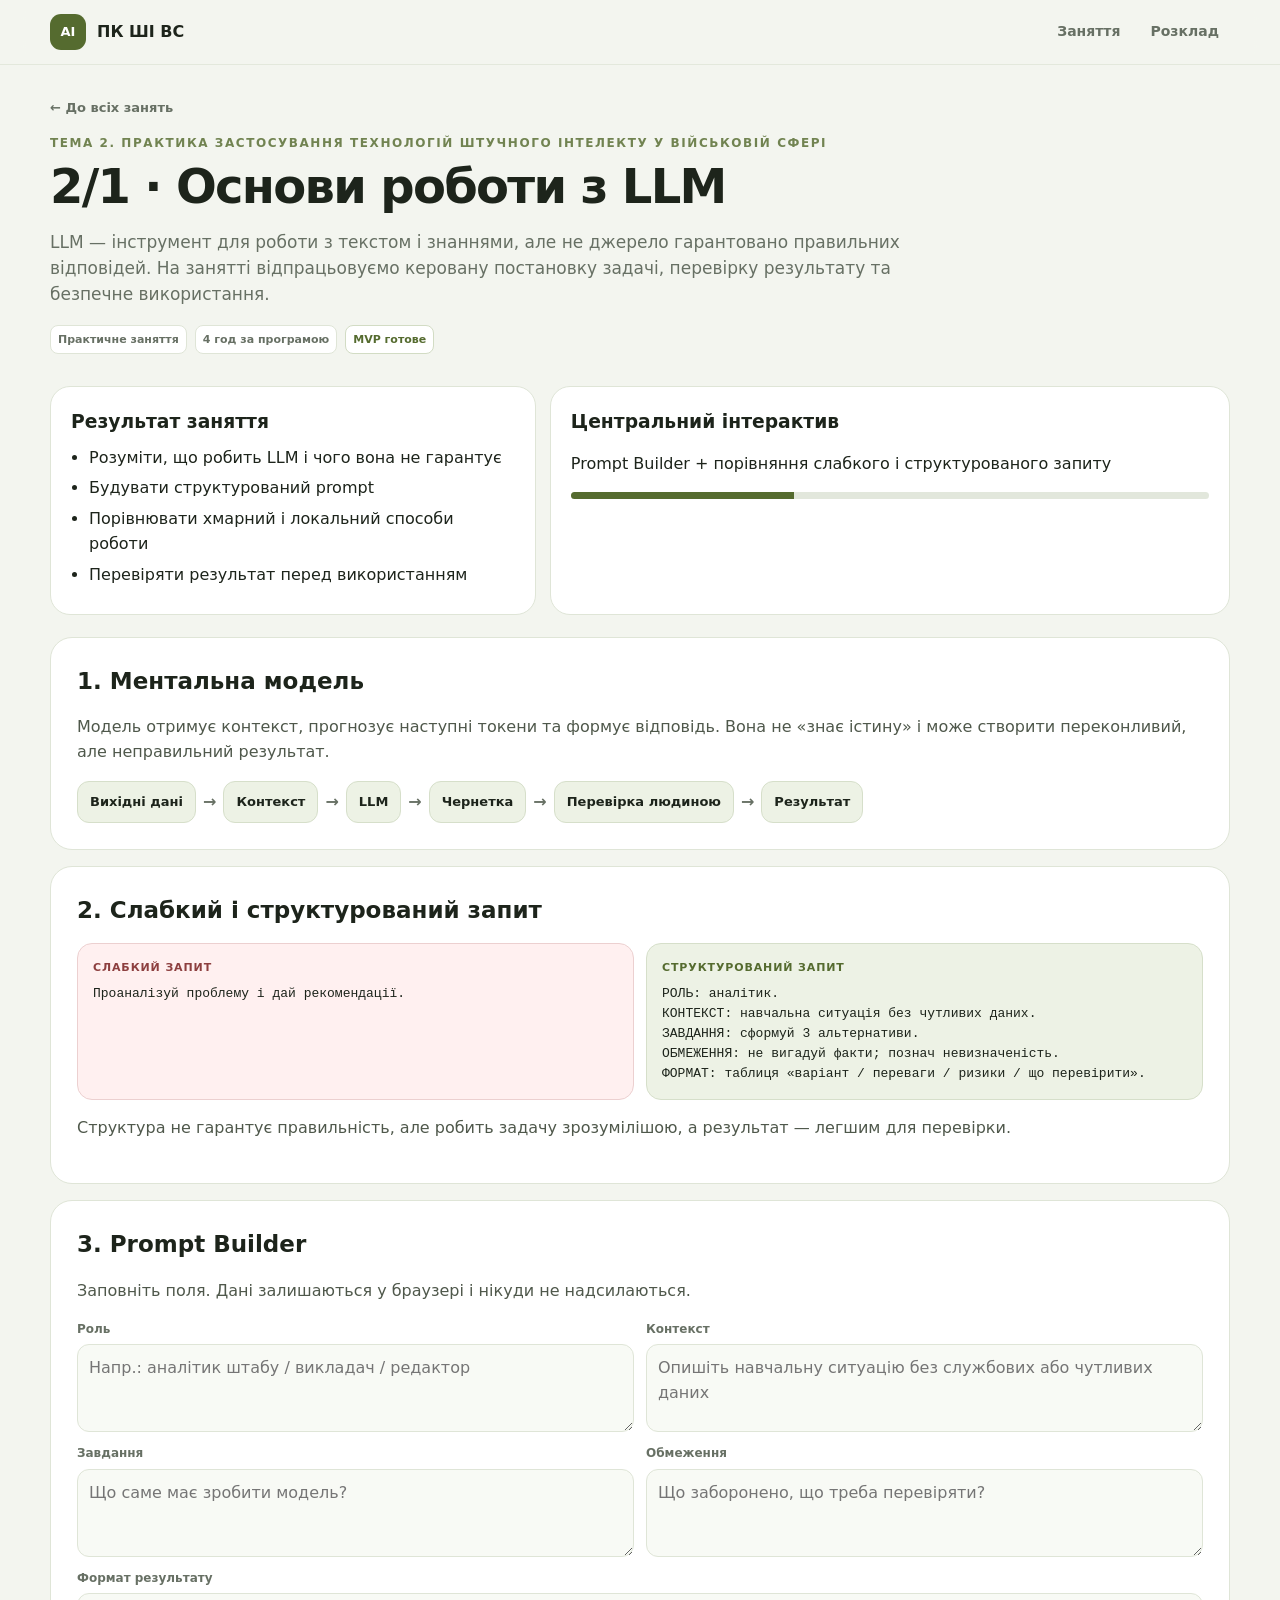
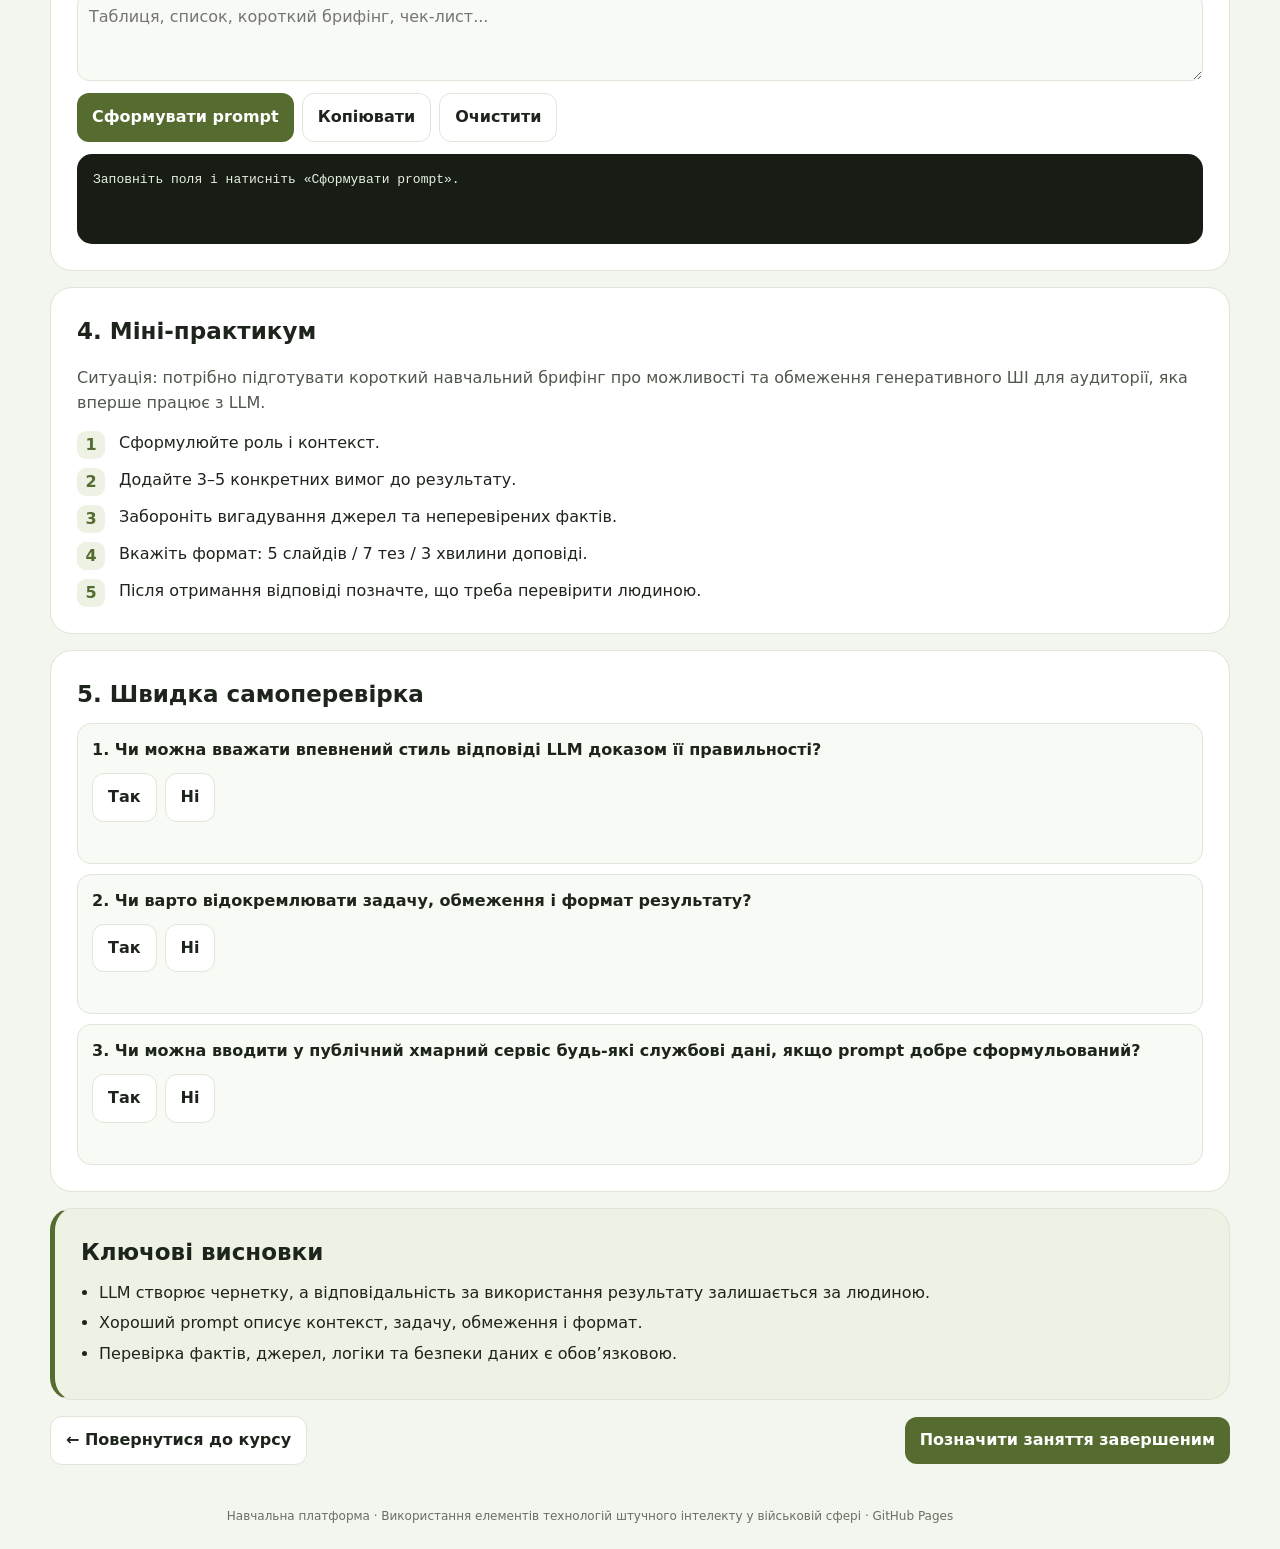
==== lesson.html @ e33a4360 "feat: add reusable lesson page shell" ====
<!doctype html>
<html lang="uk">
<head>
  <meta charset="utf-8">
  <meta name="viewport" content="width=device-width, initial-scale=1">
  <meta name="color-scheme" content="light">
  <meta name="description" content="Інтерактивне заняття курсу з використання елементів технологій ШІ у військовій сфері.">
  <title>Заняття · ШІ у військовій сфері</title>
  <link rel="stylesheet" href="assets/css/site.css">
</head>
<body data-page="lesson">
  <div id="app"></div>
  <noscript>Для інтерактивних елементів платформи потрібно увімкнути JavaScript.</noscript>
  <script src="data/course-data.js"></script>
  <script src="assets/js/app.js"></script>
</body>
</html>
---- assets/css/site.css ----
:root{
  --bg:#f3f5ef;--surface:#fff;--surface-2:#f8faf5;--text:#1d241b;--muted:#677064;
  --line:#dfe5d7;--accent:#556b2f;--accent-2:#6a653a;--accent-soft:#edf2e5;
  --danger:#8d3f3f;--danger-soft:#fff0f0;--info:#315e7c;--info-soft:#edf5fb;
  --shadow:0 14px 34px rgba(45,55,35,.08);--radius:20px;--max:1180px
}
*{box-sizing:border-box}html{scroll-behavior:smooth}body{margin:0;font-family:Inter,ui-sans-serif,system-ui,-apple-system,BlinkMacSystemFont,"Segoe UI",sans-serif;background:var(--bg);color:var(--text);line-height:1.55}
a{color:inherit;text-decoration:none}button,input,textarea{font:inherit}.shell{width:min(var(--max),calc(100% - 30px));margin:0 auto}.topbar{position:sticky;top:0;z-index:20;background:rgba(243,245,239,.9);backdrop-filter:blur(12px);border-bottom:1px solid rgba(223,229,215,.8)}
.nav{height:64px;display:flex;align-items:center;justify-content:space-between;gap:16px}.brand{display:flex;align-items:center;gap:11px;font-weight:900}.brand-mark{width:36px;height:36px;border-radius:11px;background:var(--accent);color:#fff;display:grid;place-items:center;font-size:13px}.nav-links{display:flex;gap:8px;align-items:center}.nav-link{padding:8px 11px;border-radius:10px;color:var(--muted);font-weight:750;font-size:14px}.nav-link:hover{background:var(--surface);color:var(--text)}
.hero{margin:24px 0 18px;padding:clamp(26px,5vw,52px);border-radius:28px;color:#fff;background:radial-gradient(circle at 85% 15%,rgba(255,255,255,.16),transparent 28%),linear-gradient(135deg,#425526,#556b2f 55%,#6a653a);box-shadow:var(--shadow);overflow:hidden;position:relative}.eyebrow{text-transform:uppercase;letter-spacing:.13em;font-size:12px;font-weight:850;opacity:.82}.hero h1{max-width:900px;font-size:clamp(31px,5.5vw,56px);line-height:1.05;letter-spacing:-.035em;margin:13px 0}.hero p{max-width:850px;margin:0;color:rgba(255,255,255,.88);font-size:clamp(15px,2vw,19px)}.chips{display:flex;flex-wrap:wrap;gap:8px;margin-top:24px}.chip{border:1px solid rgba(255,255,255,.24);background:rgba(255,255,255,.1);padding:7px 10px;border-radius:999px;font-size:12px;font-weight:800}
.hero-actions{display:flex;flex-wrap:wrap;gap:10px;margin-top:24px}.btn{border:0;border-radius:12px;padding:11px 15px;font-weight:850;cursor:pointer;display:inline-flex;align-items:center;justify-content:center;gap:8px}.btn.primary{background:#fff;color:#33451d}.btn.secondary{background:rgba(255,255,255,.11);border:1px solid rgba(255,255,255,.26);color:#fff}.btn.olive{background:var(--accent);color:#fff}.btn.ghost{background:var(--surface);border:1px solid var(--line);color:var(--text)}
.stats{display:grid;grid-template-columns:repeat(4,1fr);gap:12px;margin:18px 0 26px}.stat{background:var(--surface);border:1px solid var(--line);border-radius:17px;padding:18px}.stat strong{display:block;font-size:26px;line-height:1}.stat span{display:block;color:var(--muted);font-size:12px;margin-top:6px}
.section{margin:34px 0}.section-head{display:flex;align-items:flex-end;justify-content:space-between;gap:18px;margin-bottom:14px}.section h2{font-size:clamp(23px,3vw,32px);margin:0;letter-spacing:-.025em}.section-lead{color:var(--muted);max-width:760px;margin:5px 0 0}.topic{background:var(--surface);border:1px solid var(--line);border-radius:22px;overflow:hidden;margin-bottom:17px}.topic-head{padding:20px 22px;border-bottom:1px solid var(--line);display:flex;align-items:flex-start;justify-content:space-between;gap:16px;background:linear-gradient(180deg,#fff,#fbfcf9)}.topic-head h3{margin:0;font-size:19px}.topic-head p{margin:5px 0 0;color:var(--muted);font-size:13px}.hours{flex:0 0 auto;border:1px solid var(--line);background:var(--surface-2);padding:6px 9px;border-radius:999px;font-size:12px;font-weight:850;color:var(--muted)}
.lesson-grid{display:grid;grid-template-columns:repeat(3,1fr);gap:12px;padding:15px}.lesson-card{border:1px solid var(--line);background:var(--surface-2);border-radius:16px;padding:16px;min-height:190px;display:flex;flex-direction:column;transition:.18s ease}.lesson-card:hover{transform:translateY(-2px);box-shadow:0 8px 20px rgba(45,55,35,.06);border-color:#ccd5c0}.lesson-meta{display:flex;gap:6px;flex-wrap:wrap;margin-bottom:10px}.tag{display:inline-flex;padding:5px 7px;border-radius:8px;background:#fff;border:1px solid var(--line);font-size:10px;font-weight:850;color:var(--muted)}.tag.ready{background:var(--accent-soft);border-color:#d2dcc4;color:var(--accent)}.lesson-card h4{margin:0;font-size:16px;line-height:1.3}.lesson-card p{color:var(--muted);font-size:12.5px;margin:9px 0 12px}.lesson-bottom{margin-top:auto;display:flex;justify-content:space-between;align-items:center;gap:8px}.open-label{font-size:12px;font-weight:850;color:var(--accent)}.progress-dot{width:9px;height:9px;border-radius:50%;border:2px solid #bcc6b2}.progress-dot.done{background:var(--accent);border-color:var(--accent)}
.notice{border:1px solid #d6dfca;background:var(--accent-soft);border-radius:16px;padding:15px 17px}.notice strong{display:block;margin-bottom:3px}.notice p{margin:0;color:#4d5942;font-size:13px}.footer{margin:42px 0 24px;color:var(--muted);font-size:12px;text-align:center}
.lesson-hero{padding:30px 0 10px}.back{display:inline-flex;gap:8px;align-items:center;color:var(--muted);font-weight:800;font-size:13px;margin-bottom:16px}.lesson-title{font-size:clamp(30px,5vw,48px);line-height:1.06;margin:8px 0 10px;letter-spacing:-.035em}.lesson-lead{color:var(--muted);font-size:17px;max-width:900px}.lesson-info{display:flex;flex-wrap:wrap;gap:8px;margin-top:15px}.lesson-info .tag{font-size:11px;background:var(--surface)}
.outcomes{display:grid;grid-template-columns:1fr 1.4fr;gap:14px;margin:22px 0}.panel{background:var(--surface);border:1px solid var(--line);border-radius:20px;padding:20px}.panel h3{margin:0 0 10px}.outcome-list{margin:0;padding-left:18px}.outcome-list li{margin:6px 0}.lesson-content{display:grid;gap:16px}.content-block{background:var(--surface);border:1px solid var(--line);border-radius:22px;padding:clamp(18px,3vw,26px)}.content-block h2{margin:0 0 10px;font-size:23px}.content-block p{color:#4f584b}.flow{display:flex;align-items:center;gap:7px;flex-wrap:wrap;margin-top:16px}.flow-item{padding:10px 12px;border-radius:12px;background:var(--accent-soft);border:1px solid #d6dfca;font-weight:800;font-size:13px}.flow-arrow{color:var(--muted);font-weight:900}
.compare{display:grid;grid-template-columns:1fr 1fr;gap:12px;margin-top:14px}.example{border-radius:15px;padding:15px;white-space:pre-wrap;font-family:ui-monospace,SFMono-Regular,Menlo,monospace;font-size:13px}.example.bad{background:var(--danger-soft);border:1px solid #ecd0d0}.example.good{background:var(--accent-soft);border:1px solid #d6dfca}.example-label{font-family:Inter,ui-sans-serif,system-ui;font-size:11px;font-weight:900;text-transform:uppercase;letter-spacing:.08em;margin-bottom:8px}.example.bad .example-label{color:var(--danger)}.example.good .example-label{color:var(--accent)}
.builder-grid{display:grid;grid-template-columns:1fr 1fr;gap:12px}.field{display:flex;flex-direction:column;gap:6px}.field.full{grid-column:1/-1}.field label{font-size:12px;font-weight:850;color:var(--muted)}.field textarea{min-height:88px;resize:vertical;border:1px solid var(--line);border-radius:12px;padding:11px;background:var(--surface-2);color:var(--text);outline:none}.field textarea:focus{border-color:#aebd9e;box-shadow:0 0 0 3px rgba(85,107,47,.09)}.builder-actions{display:flex;flex-wrap:wrap;gap:8px;margin-top:12px}.output{margin-top:12px;background:#171c15;color:#e7eee1;border-radius:15px;padding:16px;white-space:pre-wrap;font-family:ui-monospace,SFMono-Regular,Menlo,monospace;font-size:13px;min-height:90px}.step-list{counter-reset:steps;list-style:none;padding:0;margin:14px 0 0;display:grid;gap:9px}.step-list li{counter-increment:steps;display:grid;grid-template-columns:32px 1fr;gap:10px;align-items:start}.step-list li:before{content:counter(steps);width:28px;height:28px;border-radius:9px;display:grid;place-items:center;background:var(--accent-soft);color:var(--accent);font-weight:900}
.quiz{display:grid;gap:10px}.quiz-item{border:1px solid var(--line);border-radius:14px;padding:14px;background:var(--surface-2)}.quiz-q{font-weight:800;margin-bottom:10px}.quiz-actions{display:flex;gap:8px}.quiz-result{font-size:12px;margin-top:9px;color:var(--muted);min-height:18px}.takeaways{border-left:5px solid var(--accent);background:var(--accent-soft)}.takeaways ul{margin:8px 0 0;padding-left:18px}.takeaways li{margin:6px 0}
.progressbar{height:7px;background:#e2e7dc;border-radius:99px;overflow:hidden}.progressbar span{display:block;height:100%;background:var(--accent);width:0;transition:.25s}.complete-row{display:flex;align-items:center;justify-content:space-between;gap:12px;margin-top:16px}
.placeholder{border:1px dashed #c7d0bd;background:var(--surface-2);border-radius:18px;padding:26px;text-align:center;color:var(--muted)}.placeholder strong{color:var(--text);display:block;margin-bottom:5px}
@media(max-width:900px){.stats{grid-template-columns:repeat(2,1fr)}.lesson-grid{grid-template-columns:repeat(2,1fr)}.outcomes{grid-template-columns:1fr}.compare{grid-template-columns:1fr}}
@media(max-width:620px){.shell{width:min(100% - 18px,var(--max))}.nav-links .hide-mobile{display:none}.hero{margin-top:10px;border-radius:22px}.stats{grid-template-columns:1fr 1fr}.lesson-grid{grid-template-columns:1fr}.topic-head{align-items:flex-start}.builder-grid{grid-template-columns:1fr}.field.full{grid-column:auto}.compare{grid-template-columns:1fr}.complete-row{align-items:stretch;flex-direction:column}.btn{width:100%}}
@media print{.topbar,.hero-actions,.builder-actions,.quiz-actions,.complete-row{display:none!important}body{background:#fff}.hero{background:#fff;color:#111;border:1px solid #aaa;box-shadow:none}.hero p{color:#333}.content-block,.panel,.topic{box-shadow:none;break-inside:avoid}.shell{width:100%}}
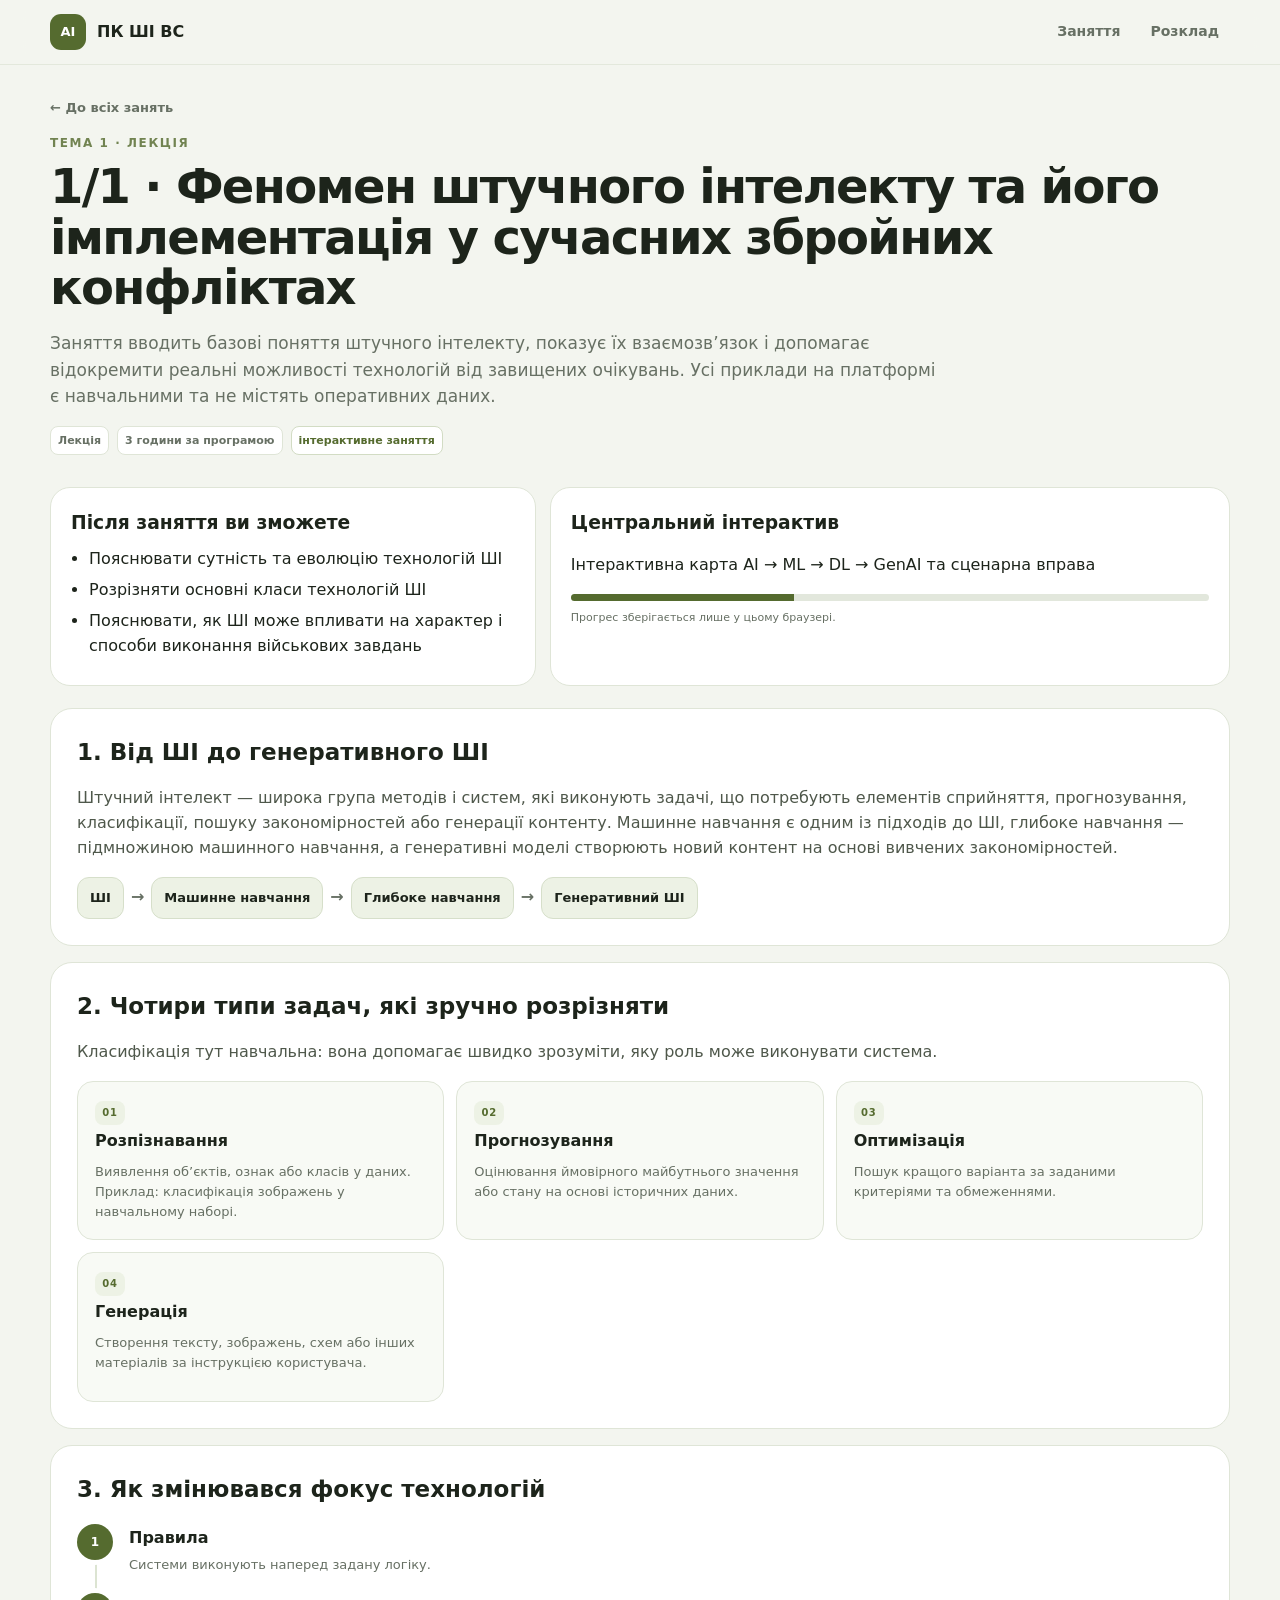
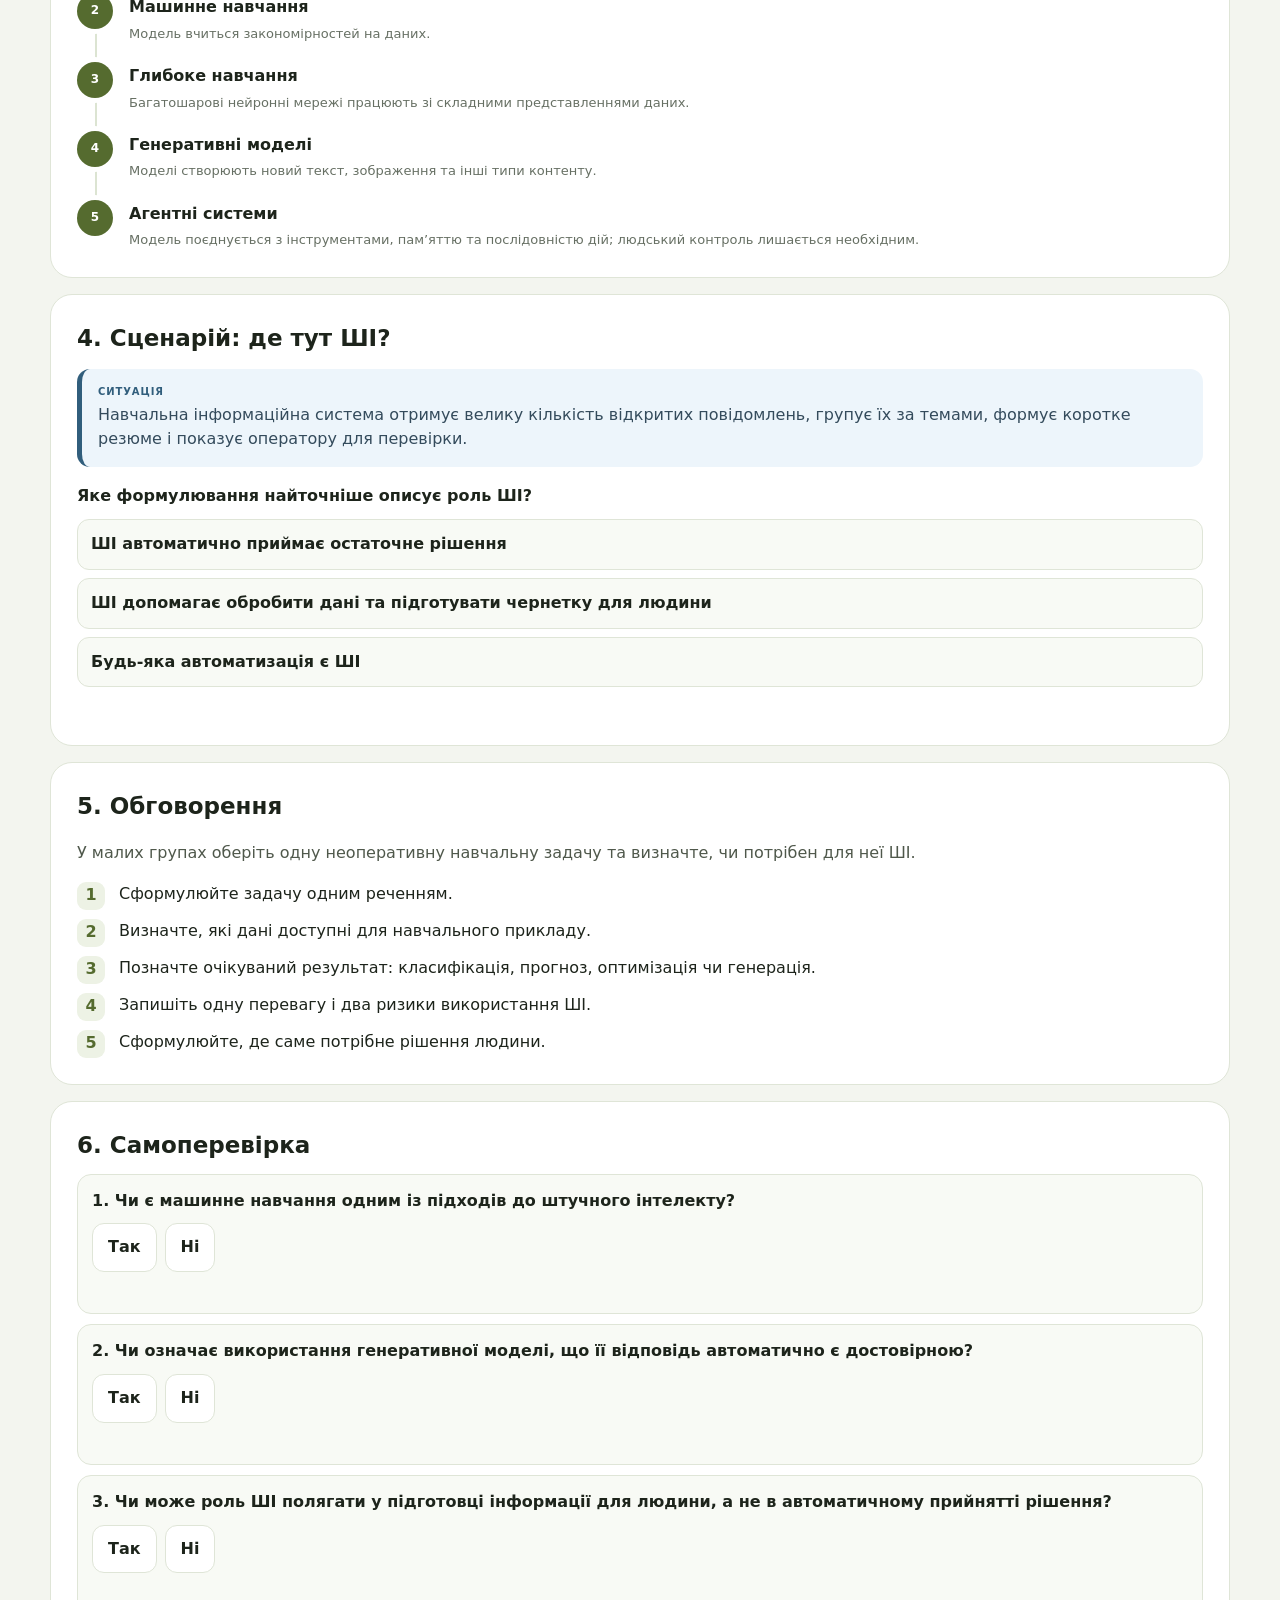
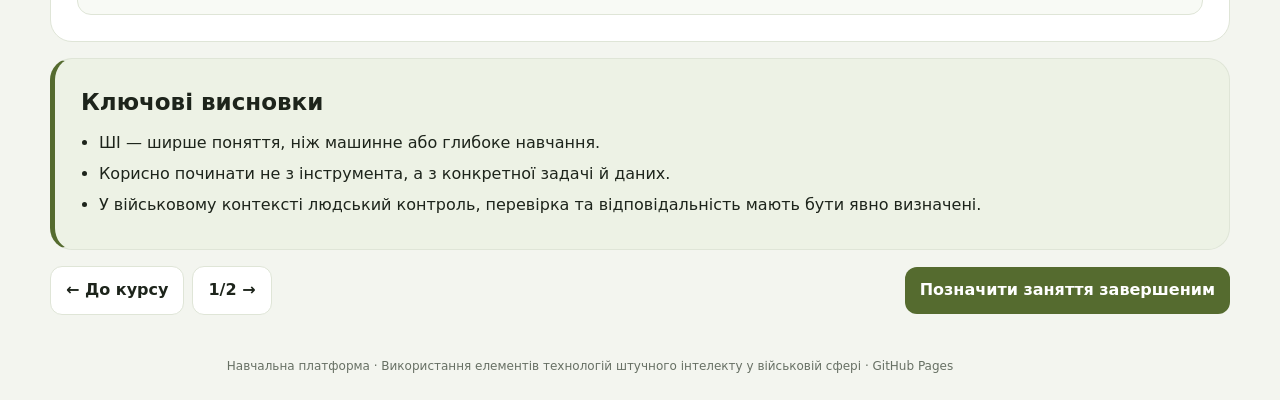
==== commit 7265456d: "feat: load complete lesson content bundles" ====
--- a/lesson.html
+++ b/lesson.html
@@ -12,6 +12,8 @@
   <div id="app"></div>
   <noscript>Для інтерактивних елементів платформи потрібно увімкнути JavaScript.</noscript>
   <script src="data/course-data.js"></script>
+  <script src="data/lessons-topic1.js"></script>
+  <script src="data/lessons-topic2.js"></script>
   <script src="assets/js/app.js"></script>
 </body>
 </html>
--- a/assets/css/site.css
+++ b/assets/css/site.css
@@ -22,4 +22,33 @@
 .placeholder{border:1px dashed #c7d0bd;background:var(--surface-2);border-radius:18px;padding:26px;text-align:center;color:var(--muted)}.placeholder strong{color:var(--text);display:block;margin-bottom:5px}
 @media(max-width:900px){.stats{grid-template-columns:repeat(2,1fr)}.lesson-grid{grid-template-columns:repeat(2,1fr)}.outcomes{grid-template-columns:1fr}.compare{grid-template-columns:1fr}}
 @media(max-width:620px){.shell{width:min(100% - 18px,var(--max))}.nav-links .hide-mobile{display:none}.hero{margin-top:10px;border-radius:22px}.stats{grid-template-columns:1fr 1fr}.lesson-grid{grid-template-columns:1fr}.topic-head{align-items:flex-start}.builder-grid{grid-template-columns:1fr}.field.full{grid-column:auto}.compare{grid-template-columns:1fr}.complete-row{align-items:stretch;flex-direction:column}.btn{width:100%}}
-@media print{.topbar,.hero-actions,.builder-actions,.quiz-actions,.complete-row{display:none!important}body{background:#fff}.hero{background:#fff;color:#111;border:1px solid #aaa;box-shadow:none}.hero p{color:#333}.content-block,.panel,.topic{box-shadow:none;break-inside:avoid}.shell{width:100%}}+@media print{.topbar,.hero-actions,.builder-actions,.quiz-actions,.complete-row{display:none!important}body{background:#fff}.hero{background:#fff;color:#111;border:1px solid #aaa;box-shadow:none}.hero p{color:#333}.content-block,.panel,.topic{box-shadow:none;break-inside:avoid}.shell{width:100%}}
+
+/* Extended interactive learning components */
+.info-cards{display:grid;grid-template-columns:repeat(3,1fr);gap:12px;margin-top:16px}
+.info-card{position:relative;border:1px solid var(--line);background:var(--surface-2);border-radius:16px;padding:17px;min-height:150px}
+.info-card h3{margin:4px 0 8px;font-size:16px}.info-card p{margin:0;color:var(--muted);font-size:13px}
+.info-num{display:inline-flex;align-items:center;justify-content:center;min-width:30px;height:24px;padding:0 7px;border-radius:8px;background:var(--accent-soft);color:var(--accent);font-size:10px;font-weight:900;letter-spacing:.08em}
+.timeline{position:relative;display:grid;gap:0;margin-top:16px}.timeline:before{content:"";position:absolute;left:18px;top:18px;bottom:18px;width:2px;background:#dce4d2}
+.timeline-item{position:relative;display:grid;grid-template-columns:38px 1fr;gap:14px;padding:0 0 18px}
+.timeline-item:last-child{padding-bottom:0}.timeline-dot{z-index:1;width:36px;height:36px;border-radius:50%;display:grid;place-items:center;background:var(--accent);color:#fff;font-size:12px;font-weight:900;box-shadow:0 0 0 5px var(--surface)}
+.timeline-item h3{margin:2px 0 4px;font-size:16px}.timeline-item p{margin:0;color:var(--muted);font-size:13px}
+.table-wrap{overflow:auto;margin-top:14px;border:1px solid var(--line);border-radius:15px}.learning-table{width:100%;border-collapse:collapse;min-width:620px;background:#fff}
+.learning-table th,.learning-table td{padding:12px 13px;text-align:left;vertical-align:top;border-bottom:1px solid var(--line);font-size:13px}
+.learning-table th{background:var(--accent-soft);color:#46533d;font-size:11px;text-transform:uppercase;letter-spacing:.05em}.learning-table tr:last-child td{border-bottom:0}
+.scenario-box{border-left:5px solid var(--info);background:var(--info-soft);padding:15px 16px;border-radius:13px;margin:13px 0}.scenario-box p{margin:3px 0 0;color:#344b5c}
+.scenario-label{font-size:10px;font-weight:900;text-transform:uppercase;letter-spacing:.09em;color:var(--info)}.scenario-question{font-size:16px;margin:17px 0 10px}
+.choice-grid{display:grid;gap:8px}.choice-btn{text-align:left;border:1px solid var(--line);background:var(--surface-2);color:var(--text);border-radius:12px;padding:12px 13px;font-weight:750;cursor:pointer;transition:.15s}
+.choice-btn:hover{border-color:#b9c6ad;transform:translateY(-1px)}.choice-btn.correct{background:var(--accent-soft);border-color:#b8c9a6}.choice-btn.wrong{background:var(--danger-soft);border-color:#e5c7c7}
+.scenario-feedback{margin-top:10px;min-height:22px;font-size:13px;font-weight:750}.scenario-feedback.ok{color:var(--accent)}.scenario-feedback.warn{color:var(--danger)}
+.radar{display:grid;gap:12px;margin-top:16px}.radar-center{justify-self:center;padding:12px 18px;border-radius:999px;background:var(--accent);color:#fff;font-weight:900}
+.radar-ring{border:1px solid var(--line);border-radius:18px;padding:15px;background:var(--surface-2)}.radar-ring strong{display:block;font-size:12px;text-transform:uppercase;letter-spacing:.06em;color:var(--muted);margin-bottom:10px}
+.radar-items{display:flex;flex-wrap:wrap;gap:8px}.radar-items span{padding:8px 10px;border-radius:10px;background:#fff;border:1px solid var(--line);font-weight:800;font-size:12px}
+.risk-grid{display:grid;grid-template-columns:repeat(3,1fr);gap:10px;margin:14px 0}.risk-grid label{display:flex;flex-direction:column;gap:6px;font-size:12px;font-weight:850;color:var(--muted)}
+.risk-grid select{border:1px solid var(--line);border-radius:11px;background:var(--surface-2);padding:10px;color:var(--text)}
+.risk-result{margin-top:12px;border:1px solid var(--line);background:var(--surface-2);border-radius:14px;padding:14px;display:grid;gap:4px;color:var(--muted)}
+.risk-result strong{color:var(--text)}.risk-result span{font-size:13px}.risk-result small{font-size:11px}.risk-result.low{background:var(--accent-soft);border-color:#cdd9c1}.risk-result.medium{background:#fff7e7;border-color:#ead9aa}.risk-result.high{background:var(--danger-soft);border-color:#e5c7c7}
+.micro-note{font-size:11px!important;color:var(--muted)!important;margin:8px 0 0!important}.lesson-nav{display:flex;gap:8px;flex-wrap:wrap}
+@media(max-width:900px){.info-cards{grid-template-columns:repeat(2,1fr)}.risk-grid{grid-template-columns:1fr}}
+@media(max-width:620px){.info-cards{grid-template-columns:1fr}.lesson-nav{width:100%}.lesson-nav .btn{flex:1}.learning-table{min-width:540px}}
+@media print{.choice-grid,.risk-grid,#riskCheckBtn,.generate-btn,.copy-generator-btn,.clear-generator-btn{display:none!important}.info-card,.scenario-box,.radar-ring{break-inside:avoid}}
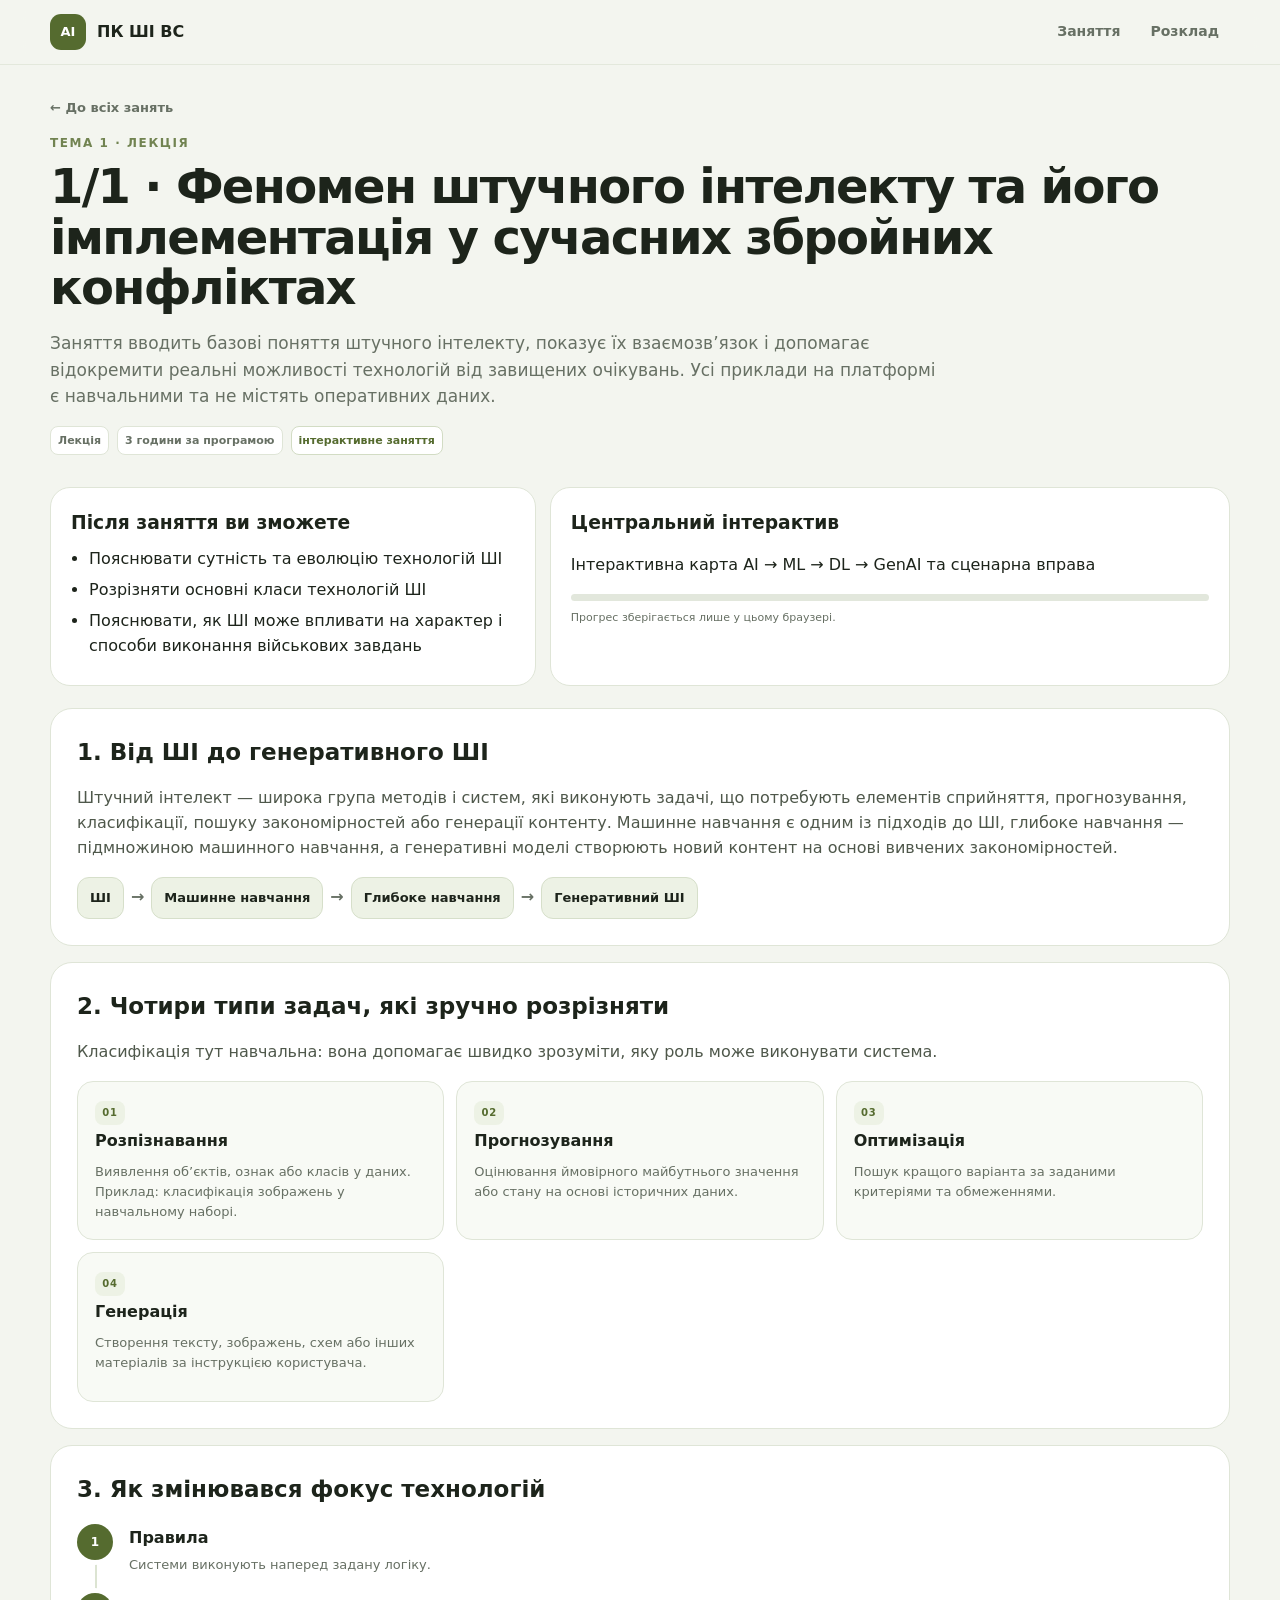
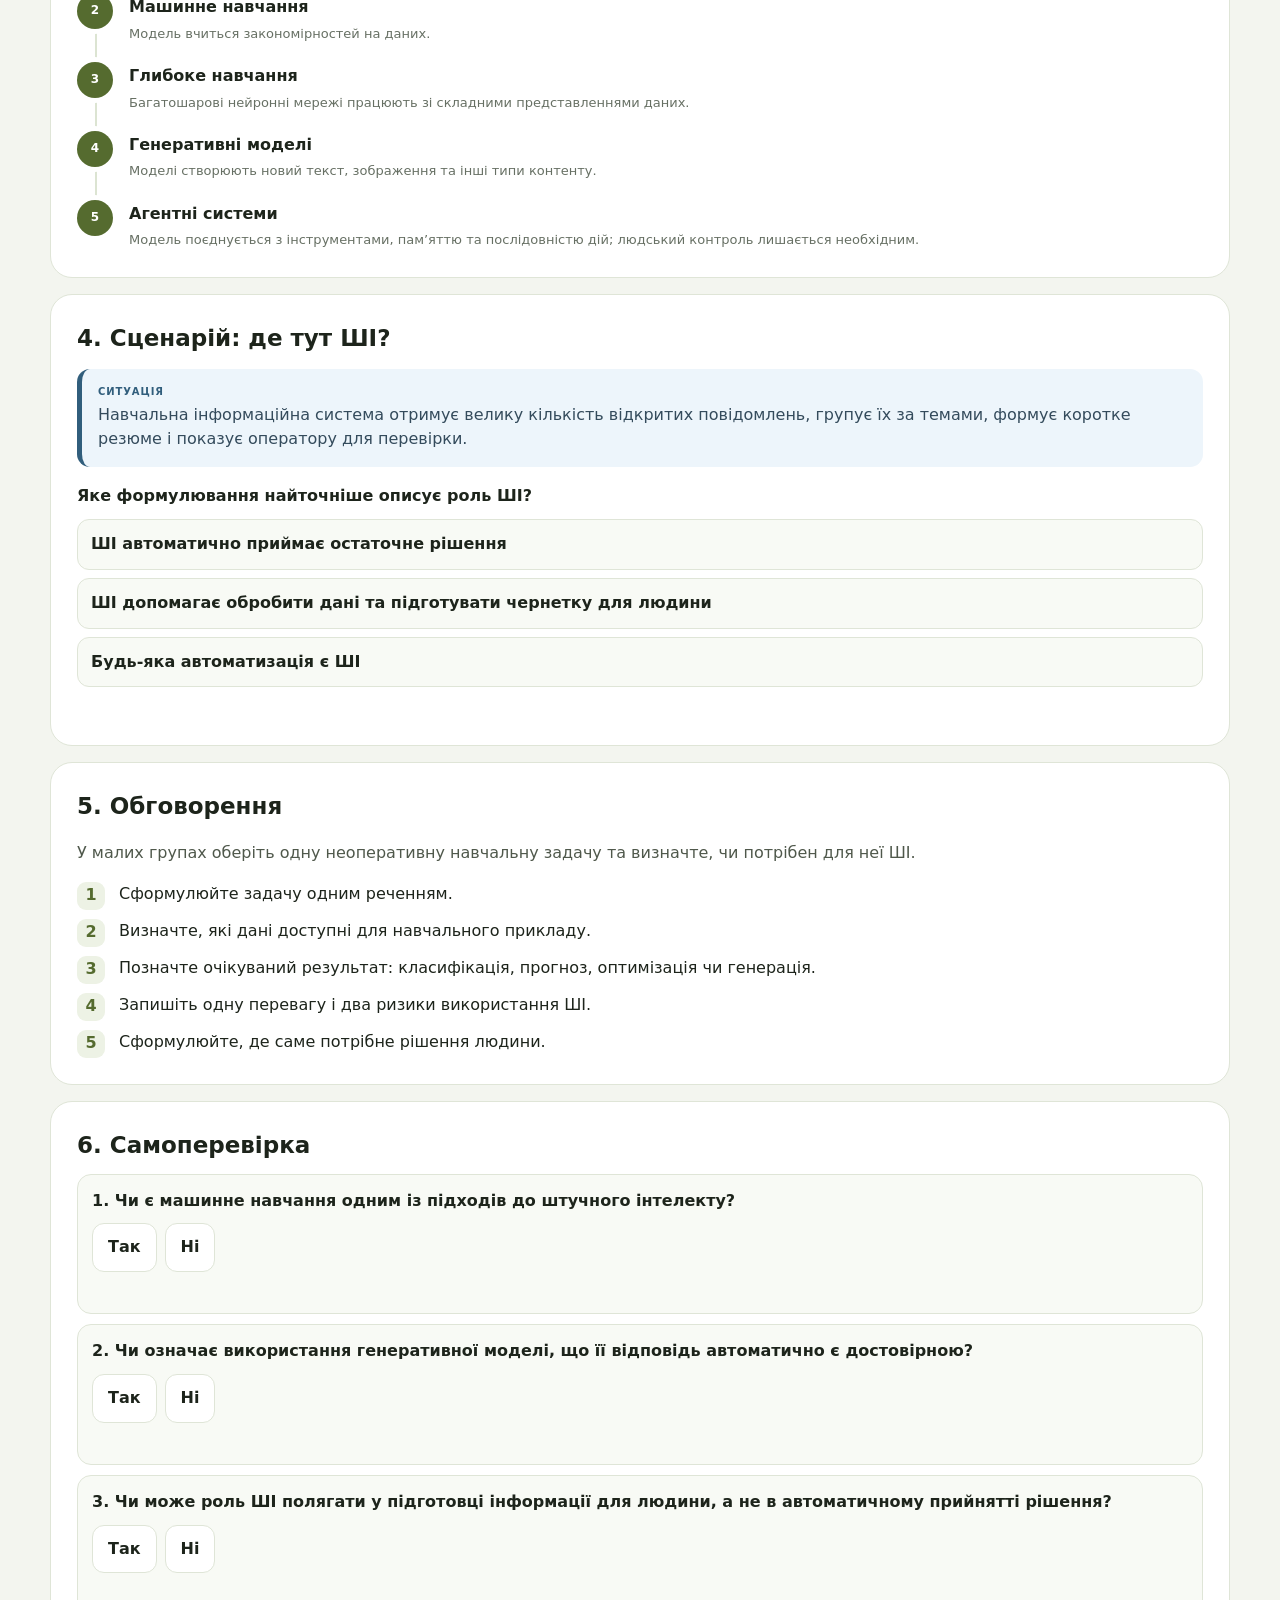
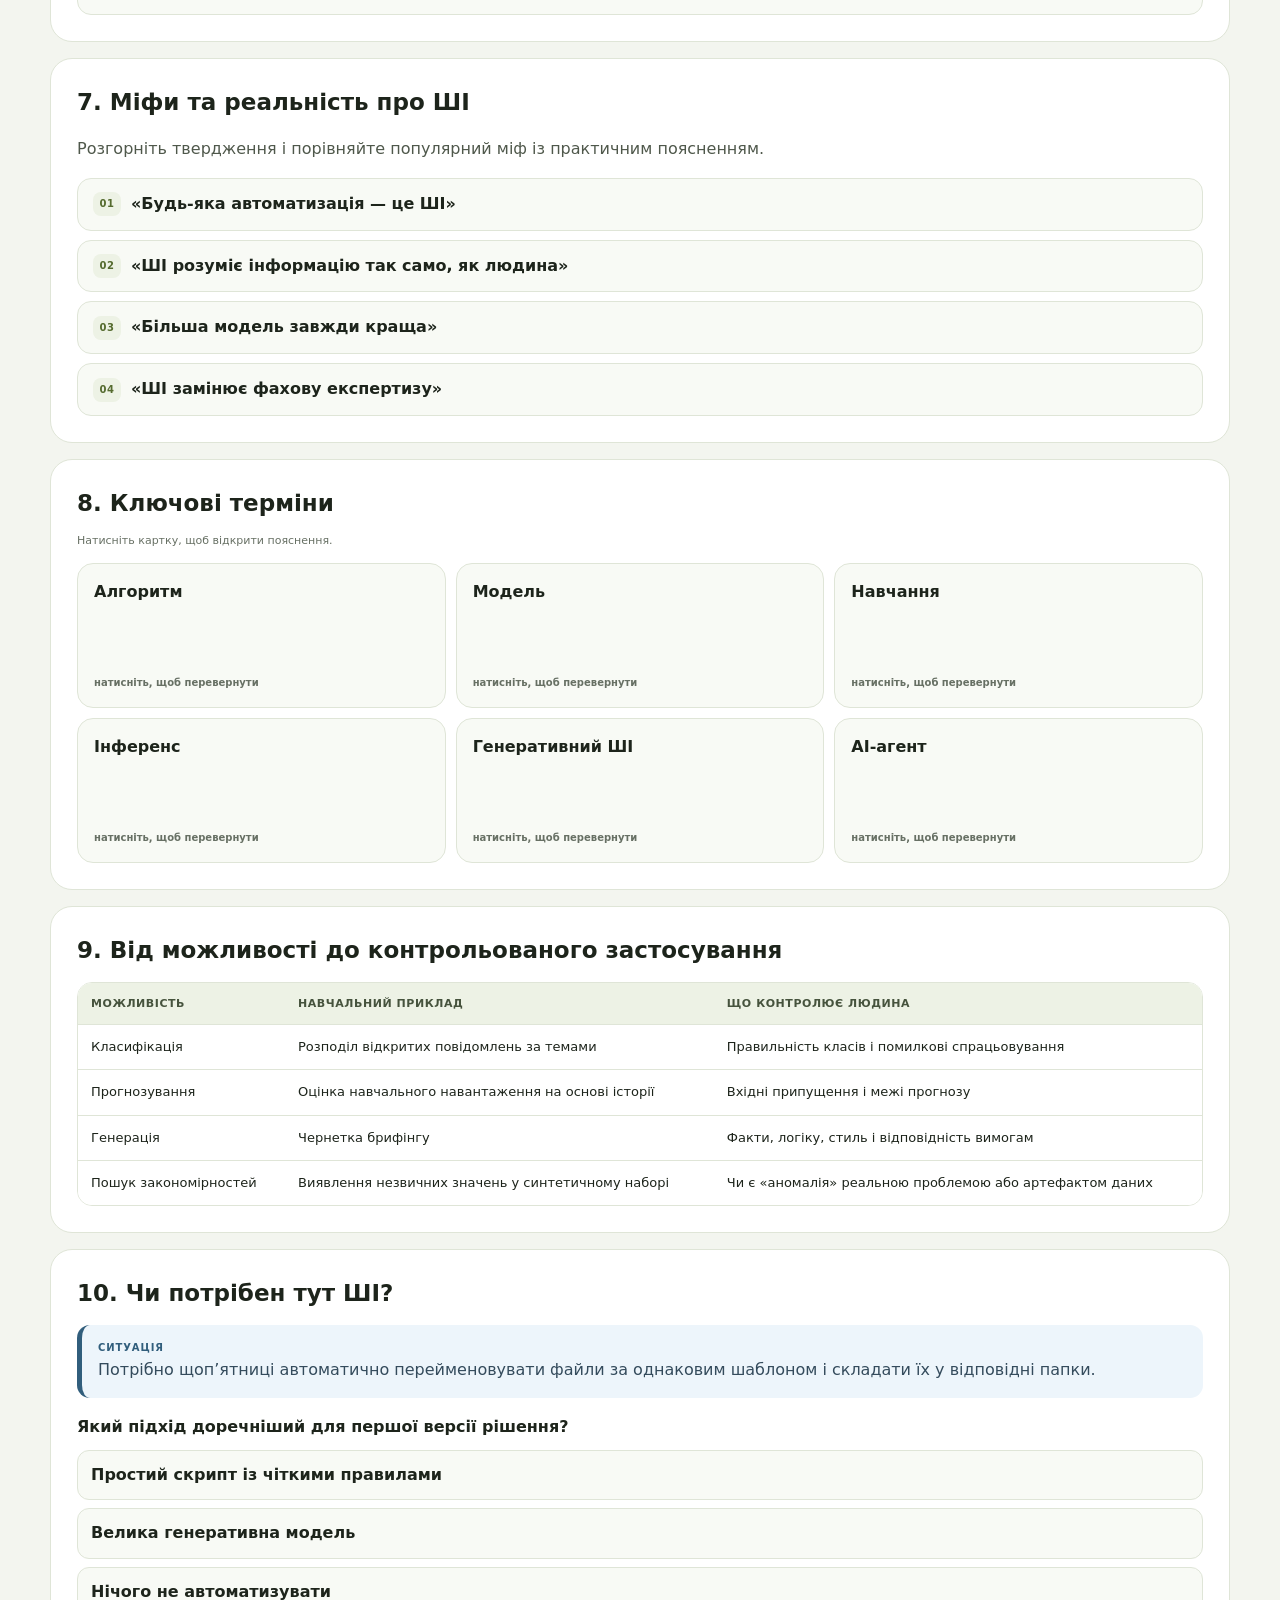
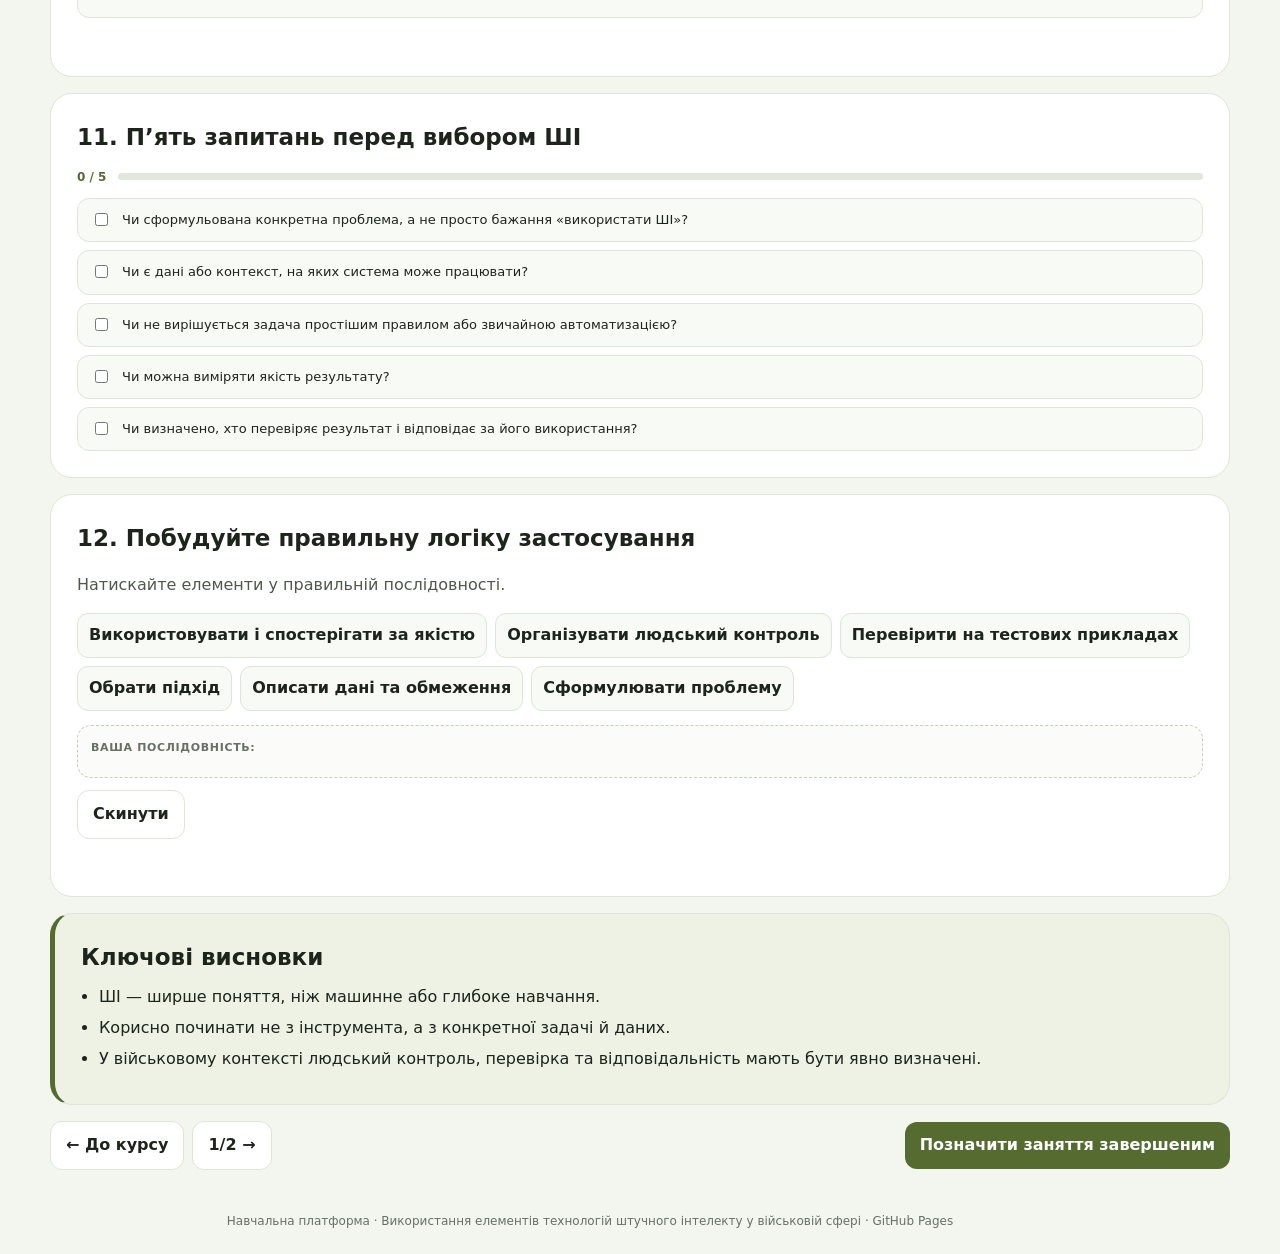
==== commit 6227503f: "feat: load expanded lesson content bundles" ====
--- a/lesson.html
+++ b/lesson.html
@@ -14,6 +14,8 @@
   <script src="data/course-data.js"></script>
   <script src="data/lessons-topic1.js"></script>
   <script src="data/lessons-topic2.js"></script>
+  <script src="data/lessons-topic1-extended.js"></script>
+  <script src="data/lessons-topic2-extended.js"></script>
   <script src="assets/js/app.js"></script>
 </body>
 </html>
--- a/assets/css/site.css
+++ b/assets/css/site.css
@@ -52,3 +52,33 @@
 @media(max-width:900px){.info-cards{grid-template-columns:repeat(2,1fr)}.risk-grid{grid-template-columns:1fr}}
 @media(max-width:620px){.info-cards{grid-template-columns:1fr}.lesson-nav{width:100%}.lesson-nav .btn{flex:1}.learning-table{min-width:540px}}
 @media print{.choice-grid,.risk-grid,#riskCheckBtn,.generate-btn,.copy-generator-btn,.clear-generator-btn{display:none!important}.info-card,.scenario-box,.radar-ring{break-inside:avoid}}
+
+
+/* Expanded interaction set */
+.accordion-list{display:grid;gap:9px;margin-top:14px}
+.accordion-item{border:1px solid var(--line);border-radius:14px;background:var(--surface-2);overflow:hidden}
+.accordion-item summary{list-style:none;cursor:pointer;padding:13px 15px;font-weight:850;display:flex;align-items:center;gap:10px}
+.accordion-item summary::-webkit-details-marker{display:none}
+.accordion-item summary span{display:inline-grid;place-items:center;width:28px;height:24px;border-radius:8px;background:var(--accent-soft);color:var(--accent);font-size:10px;letter-spacing:.05em}
+.accordion-item[open] summary{background:#f3f7ed}
+.accordion-body{padding:0 15px 15px 53px;color:var(--muted);font-size:13px}
+.flash-grid{display:grid;grid-template-columns:repeat(3,1fr);gap:10px;margin-top:14px}
+.flash-card{min-height:145px;border:1px solid var(--line);border-radius:16px;padding:16px;background:var(--surface-2);color:var(--text);cursor:pointer;text-align:left;display:flex;flex-direction:column;justify-content:space-between;transition:.18s ease}
+.flash-card:hover{transform:translateY(-2px);border-color:#c4cfb9}.flash-card.flipped{background:var(--accent-soft);border-color:#c7d5b7}
+.flash-front{font-weight:900;font-size:16px}.flash-back{display:none;color:#43503b;font-size:13px;line-height:1.5}.flash-card.flipped .flash-front{display:none}.flash-card.flipped .flash-back{display:block}
+.flash-card small{margin-top:12px;color:var(--muted);font-size:10px;font-weight:750}
+.checklist-progress{display:grid;grid-template-columns:auto 1fr;gap:12px;align-items:center;margin:12px 0}.checklist-count{font-size:12px;font-weight:900;color:var(--accent)}
+.interactive-checklist{display:grid;gap:8px}.check-row{display:grid;grid-template-columns:22px 1fr;gap:10px;align-items:start;padding:11px 12px;border:1px solid var(--line);border-radius:12px;background:var(--surface-2);cursor:pointer}
+.check-row input{margin-top:3px;accent-color:var(--accent)}.check-row span{font-size:13px}.check-row.checked{background:var(--accent-soft);border-color:#cbd8bd}.check-row.checked span{text-decoration:none;color:#44503c}
+.rank-list{list-style:none;padding:0;margin:14px 0;display:grid;gap:8px}.rank-list li{display:grid;grid-template-columns:34px 1fr auto;gap:10px;align-items:center;padding:10px 12px;border:1px solid var(--line);border-radius:12px;background:var(--surface-2)}
+.rank-number{width:28px;height:28px;border-radius:9px;display:grid;place-items:center;background:var(--accent-soft);color:var(--accent);font-size:11px;font-weight:900}
+.rank-label{font-size:13px;font-weight:750}.rank-actions{display:flex;gap:5px}.rank-actions button{width:32px;height:30px;border:1px solid var(--line);border-radius:8px;background:#fff;cursor:pointer;font-weight:900;color:var(--text)}
+.rank-actions button:hover{border-color:#b6c3aa;background:var(--accent-soft)}
+.sequence-options{display:flex;flex-wrap:wrap;gap:8px;margin:14px 0}.sequence-option{border:1px solid var(--line);border-radius:11px;background:var(--surface-2);padding:9px 11px;cursor:pointer;font-weight:750;color:var(--text)}
+.sequence-option:hover:not(:disabled){border-color:#bac8ad;background:var(--accent-soft)}.sequence-option:disabled{opacity:.42;cursor:not-allowed}
+.sequence-built{border:1px dashed #c5d0ba;border-radius:14px;padding:13px;background:#fbfcf9}.sequence-built>strong{display:block;font-size:11px;text-transform:uppercase;letter-spacing:.06em;color:var(--muted);margin-bottom:8px}
+.sequence-slots{display:flex;flex-wrap:wrap;gap:7px}.sequence-chip{display:inline-flex;gap:6px;align-items:center;padding:7px 9px;border-radius:9px;background:var(--accent-soft);font-size:12px}.sequence-chip b{color:var(--accent)}
+.sequence-feedback{min-height:22px;margin-top:9px;font-size:12px;font-weight:800;color:var(--muted)}.sequence-feedback.ok{color:var(--accent)}.sequence-feedback.warn{color:var(--danger)}
+@media(max-width:900px){.flash-grid{grid-template-columns:repeat(2,1fr)}}
+@media(max-width:620px){.flash-grid{grid-template-columns:1fr}.accordion-body{padding-left:15px}.rank-list li{grid-template-columns:30px 1fr}.rank-actions{grid-column:2}.sequence-option{width:100%;text-align:left}}
+@media print{.flash-back{display:block!important}.flash-front{display:none!important}.rank-actions,.sequence-options,.sequence-reset{display:none!important}.accordion-item{break-inside:avoid}.accordion-item .accordion-body{display:block}}
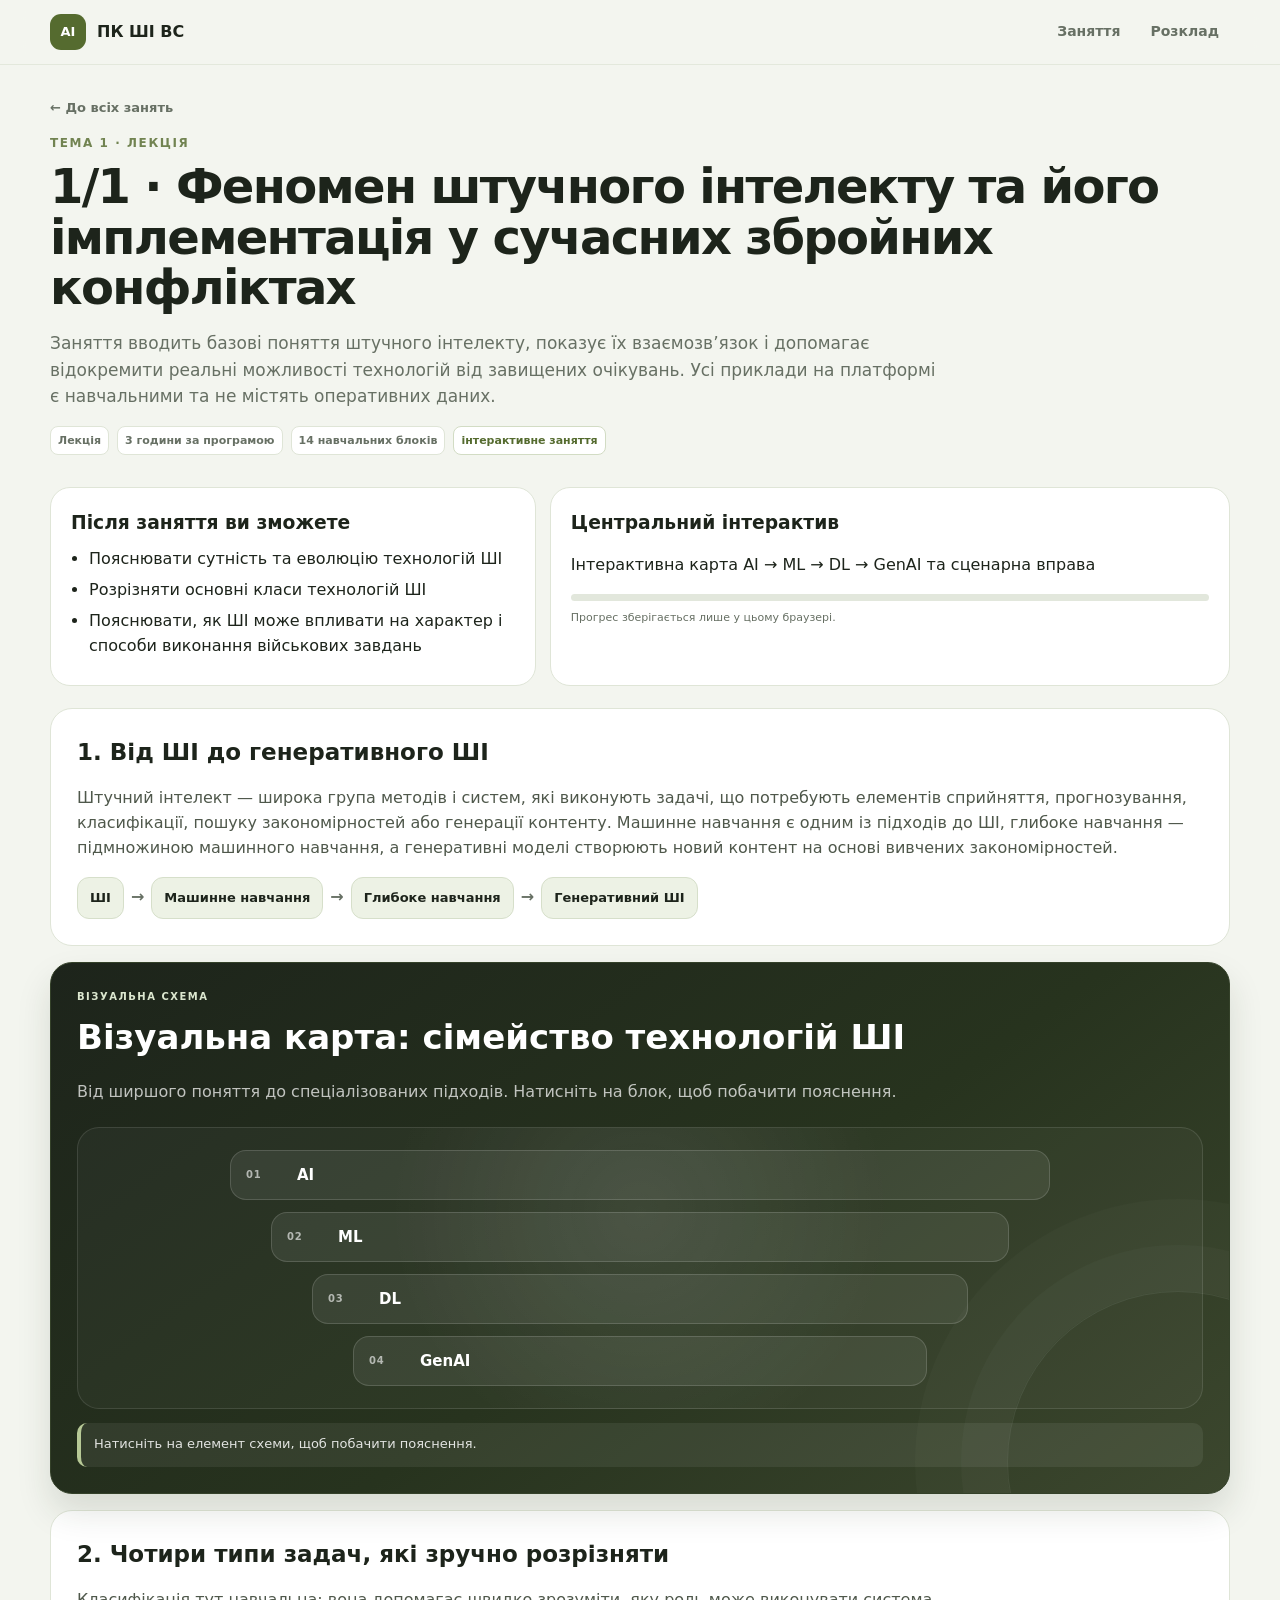
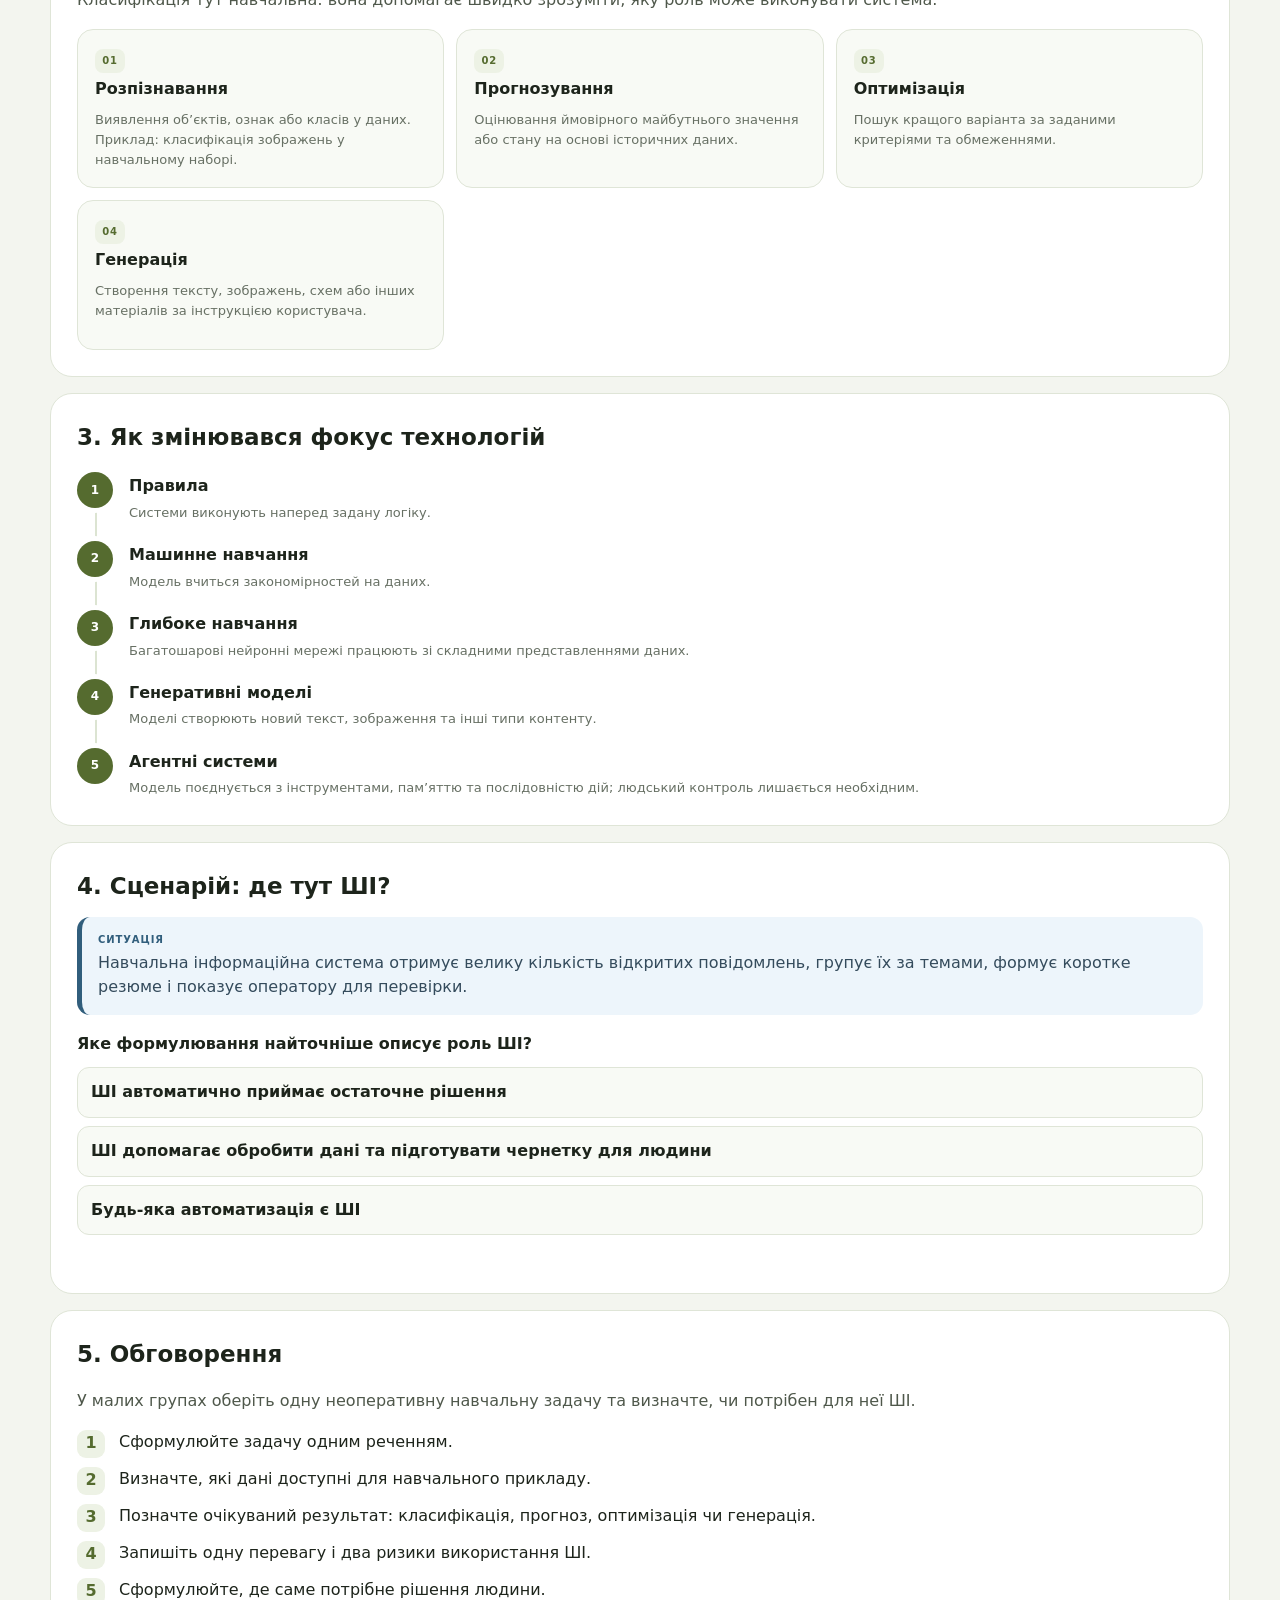
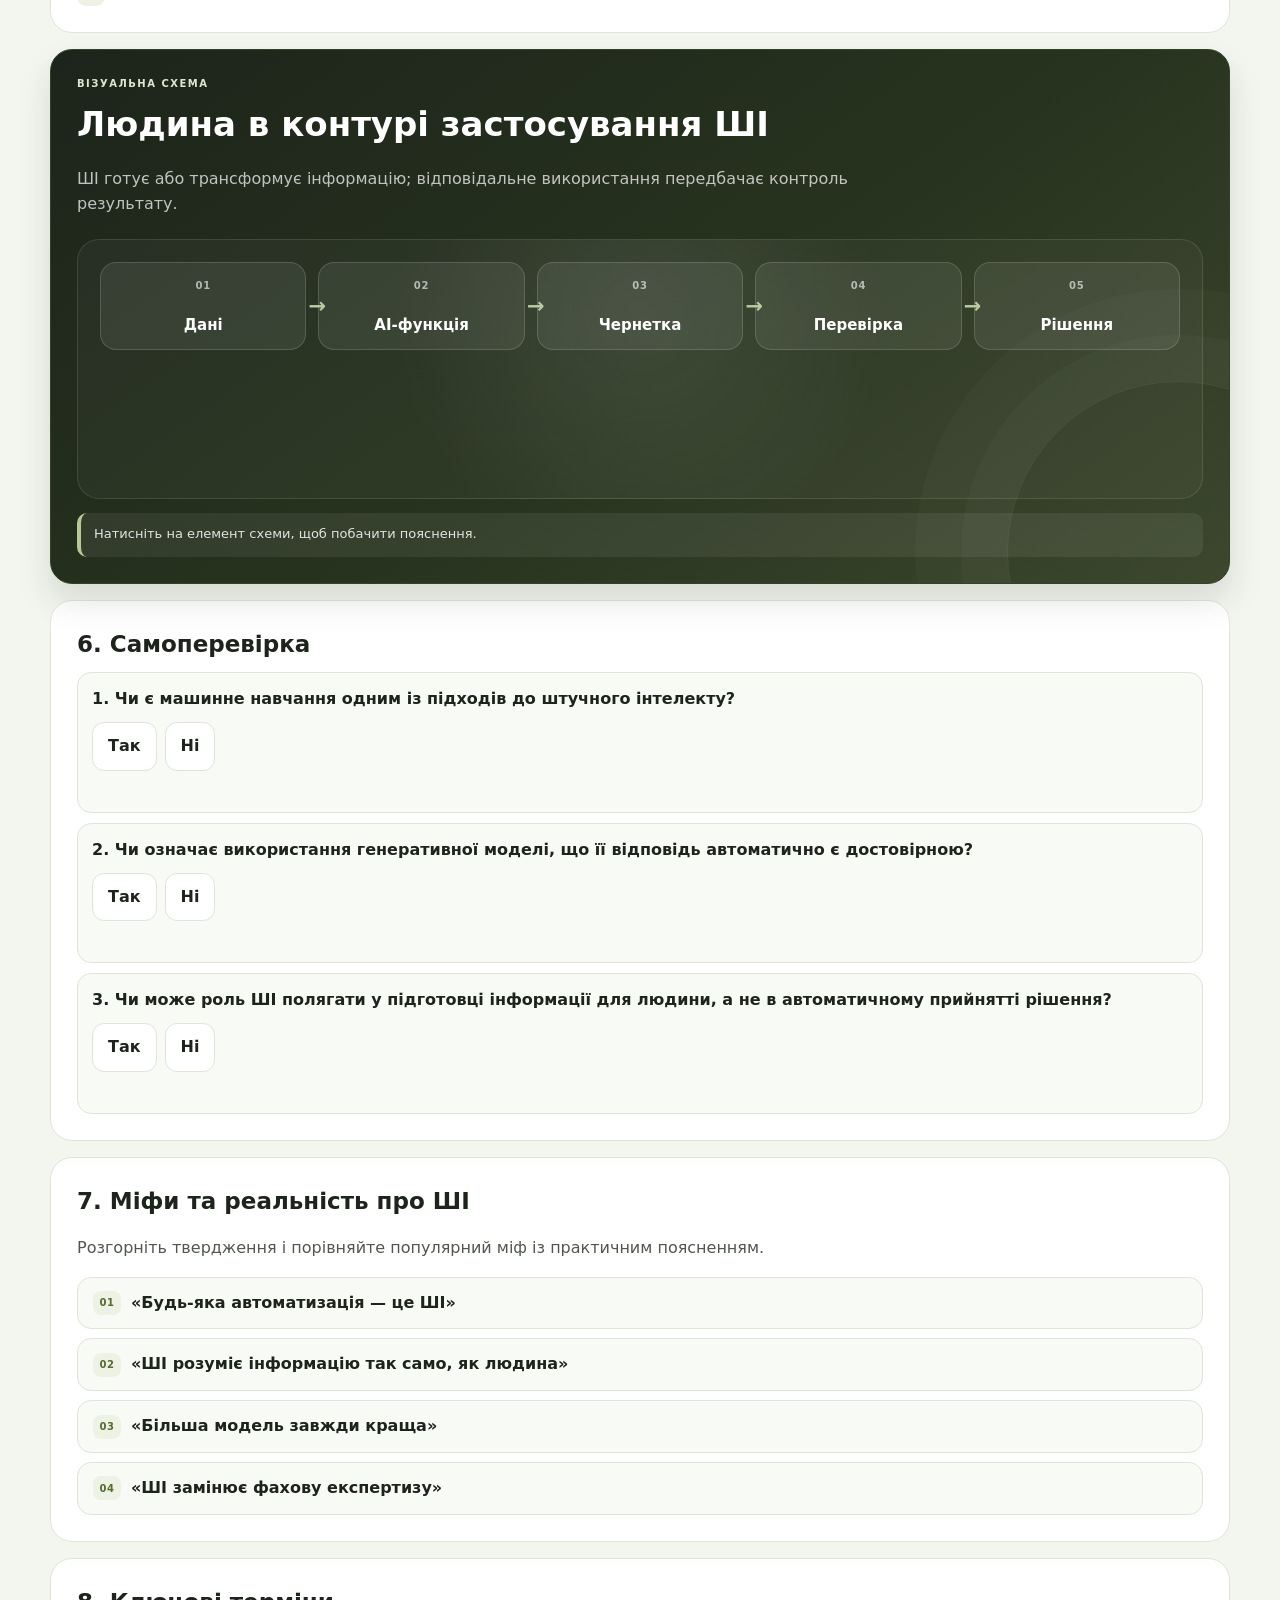
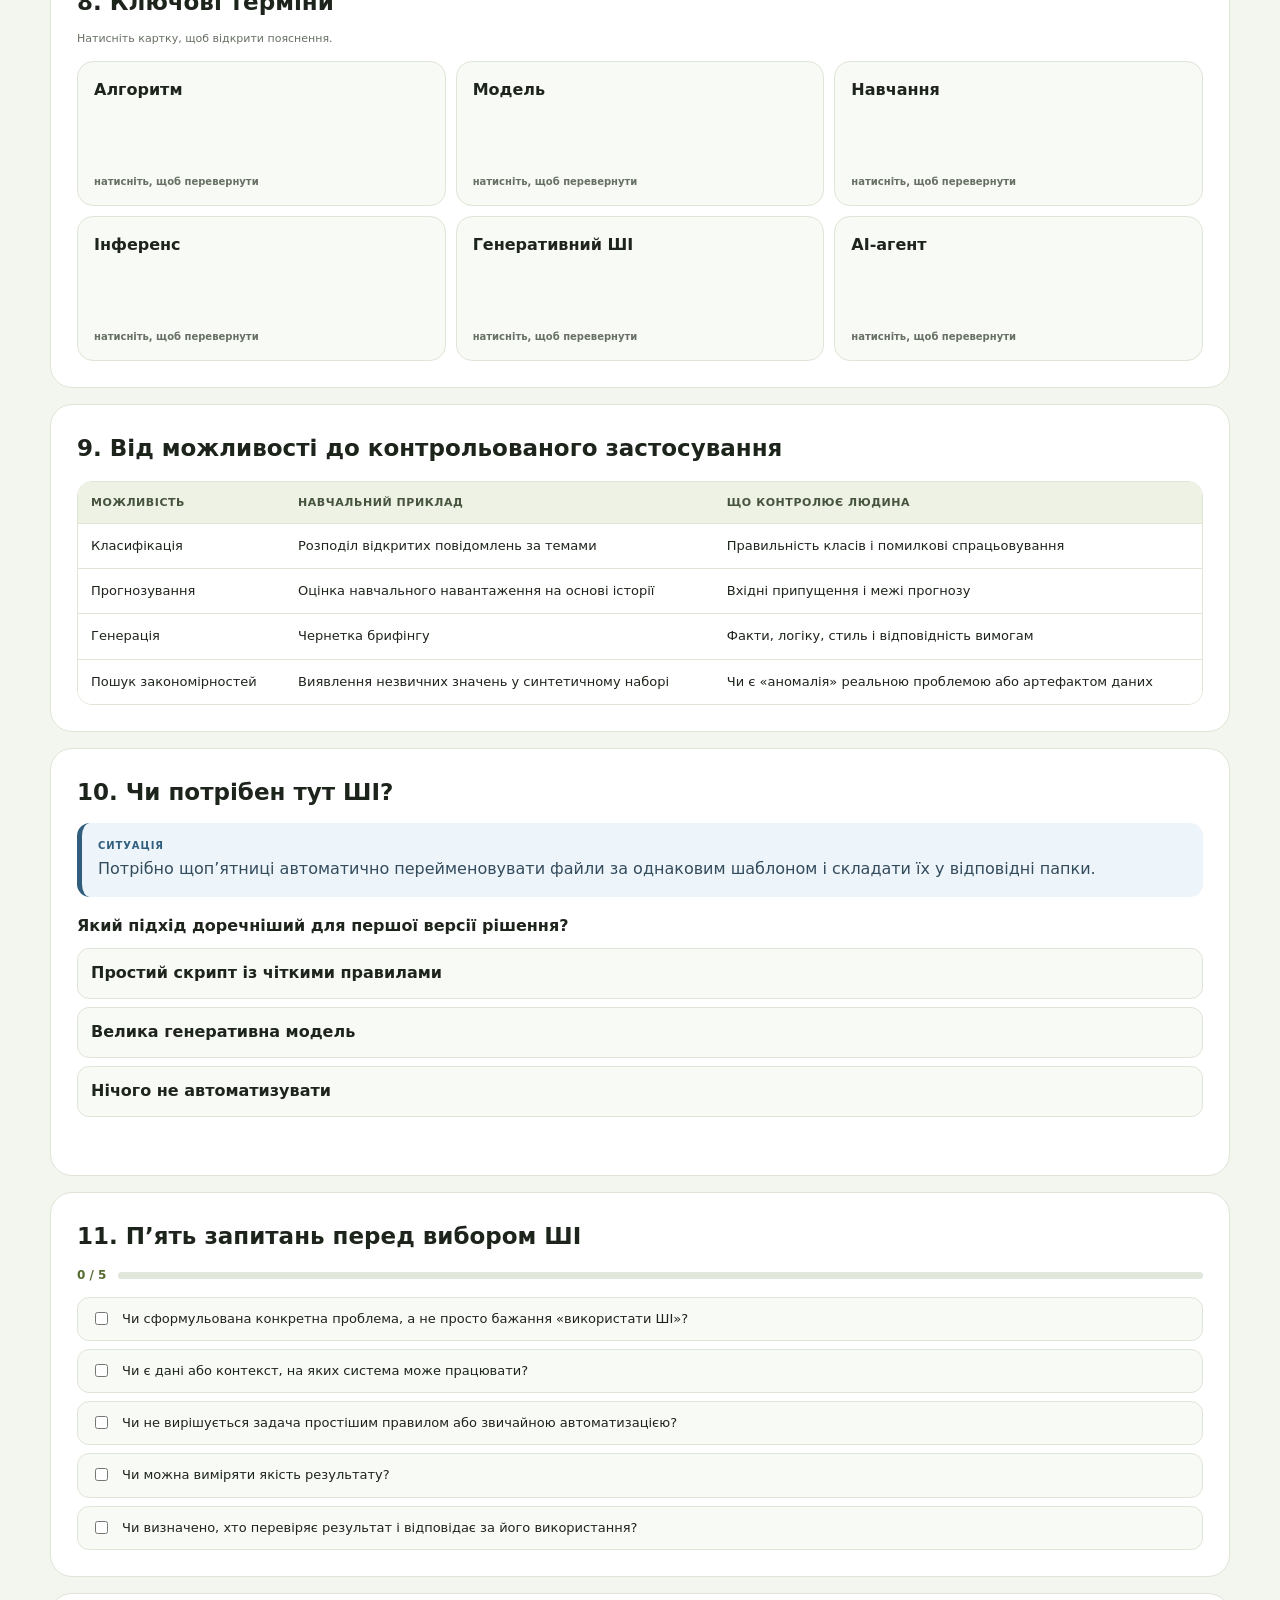
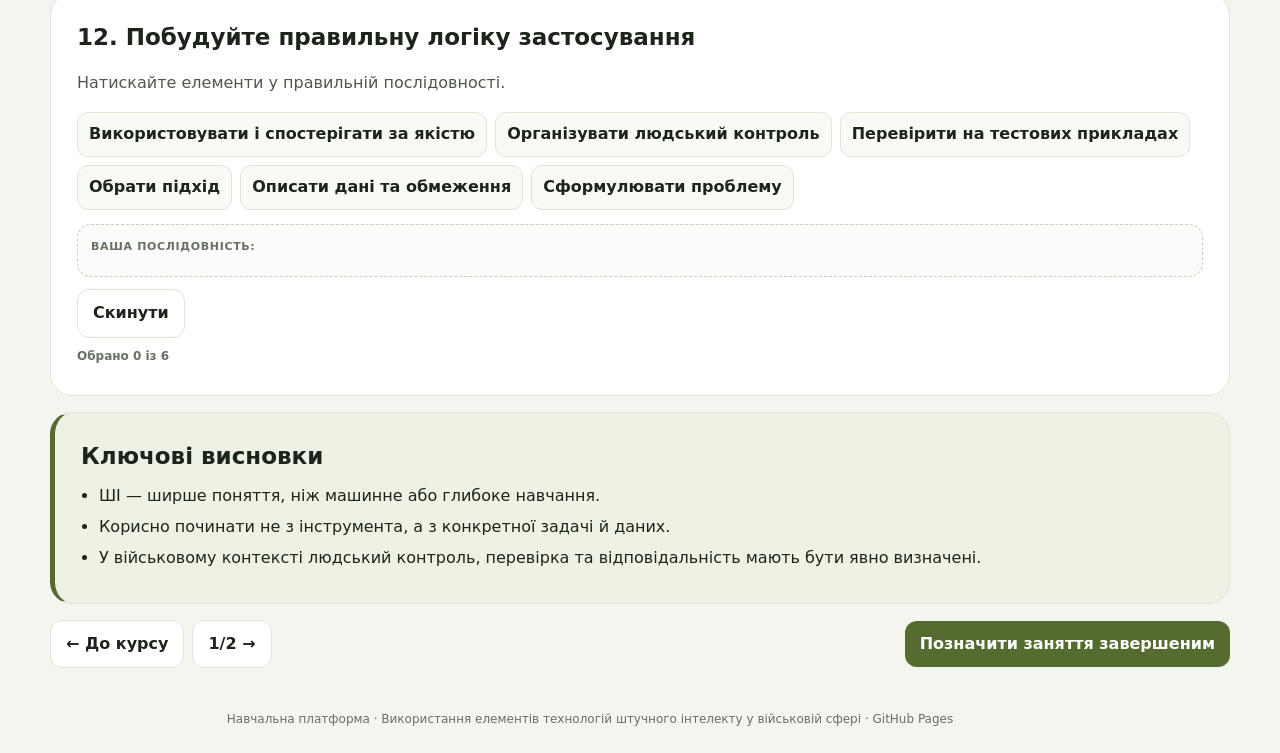
==== commit 64f3fb77: "feat: load visual infographic content for all lessons" ====
--- a/lesson.html
+++ b/lesson.html
@@ -16,6 +16,7 @@
   <script src="data/lessons-topic2.js"></script>
   <script src="data/lessons-topic1-extended.js"></script>
   <script src="data/lessons-topic2-extended.js"></script>
+  <script src="data/lesson-visuals.js"></script>
   <script src="assets/js/app.js"></script>
 </body>
 </html>
--- a/assets/css/site.css
+++ b/assets/css/site.css
@@ -82,3 +82,63 @@
 @media(max-width:900px){.flash-grid{grid-template-columns:repeat(2,1fr)}}
 @media(max-width:620px){.flash-grid{grid-template-columns:1fr}.accordion-body{padding-left:15px}.rank-list li{grid-template-columns:30px 1fr}.rank-actions{grid-column:2}.sequence-option{width:100%;text-align:left}}
 @media print{.flash-back{display:block!important}.flash-front{display:none!important}.rank-actions,.sequence-options,.sequence-reset{display:none!important}.accordion-item{break-inside:avoid}.accordion-item .accordion-body{display:block}}
+
+
+/* Presentation-style visual infographics */
+.visual-block{position:relative;overflow:hidden;background:linear-gradient(145deg,#1d241b 0%,#27331e 55%,#3c472e 100%);color:#fff;border-color:#344129;box-shadow:0 18px 34px rgba(32,43,25,.13)}
+.visual-block:before{content:"";position:absolute;inset:auto -120px -140px auto;width:340px;height:340px;border-radius:50%;border:1px solid rgba(255,255,255,.08);box-shadow:0 0 0 46px rgba(255,255,255,.025),0 0 0 92px rgba(255,255,255,.018)}
+.visual-block h2{position:relative;color:#fff;font-size:clamp(24px,3vw,34px);max-width:900px}
+.visual-kicker{position:relative;font-size:10px;font-weight:900;letter-spacing:.15em;color:#dce7cf;margin-bottom:7px}
+.visual-subtitle{position:relative;color:rgba(255,255,255,.72)!important;max-width:860px}
+.visual-stage{position:relative;margin-top:22px;min-height:260px;border:1px solid rgba(255,255,255,.11);border-radius:22px;background:radial-gradient(circle at 50% 30%,rgba(255,255,255,.08),transparent 42%),rgba(255,255,255,.035);padding:22px}
+.visual-items{position:relative;z-index:2;display:grid;gap:12px}
+.visual-node{border:1px solid rgba(255,255,255,.15);background:rgba(255,255,255,.075);color:#fff;border-radius:16px;padding:15px;cursor:pointer;min-height:88px;text-align:left;display:flex;flex-direction:column;justify-content:space-between;gap:7px;transition:.18s ease}
+.visual-node:hover{transform:translateY(-2px);background:rgba(255,255,255,.11);border-color:rgba(255,255,255,.28)}
+.visual-node.active{background:#f0f5e9;color:#28331f;border-color:#dfe8d3;box-shadow:0 12px 24px rgba(0,0,0,.14)}
+.visual-index{font-size:10px;font-weight:900;letter-spacing:.08em;opacity:.62}.visual-node strong{font-size:15px;line-height:1.2}
+.visual-center{position:relative;z-index:3;justify-self:center;margin:4px auto 20px;width:130px;height:130px;border-radius:50%;display:grid;place-items:center;text-align:center;padding:14px;background:#eef5e5;color:#2d3c21;font-weight:950;letter-spacing:.06em;box-shadow:0 0 0 12px rgba(255,255,255,.055),0 18px 35px rgba(0,0,0,.18)}
+.visual-detail{position:relative;margin-top:14px;border-left:4px solid #b7c996;padding:11px 13px;background:rgba(255,255,255,.07);border-radius:10px;color:rgba(255,255,255,.86);font-size:13px;min-height:44px}
+
+/* pipeline */
+.visual-pipeline .visual-items{grid-template-columns:repeat(auto-fit,minmax(120px,1fr));align-items:stretch}
+.visual-pipeline .visual-node{position:relative;text-align:center;align-items:center}
+.visual-pipeline .visual-node:not(:last-child):after{content:"→";position:absolute;right:-12px;top:50%;transform:translate(50%,-50%);color:#b9cba3;font-size:21px;font-weight:900;z-index:4}
+
+/* hub */
+.visual-hub .visual-items{grid-template-columns:repeat(2,minmax(0,1fr))}
+.visual-hub .visual-node:nth-child(odd){margin-right:60px}.visual-hub .visual-node:nth-child(even){margin-left:60px}
+
+/* stack / layers */
+.visual-stack .visual-items,.visual-layers .visual-items{grid-template-columns:1fr;max-width:820px;margin:0 auto}
+.visual-stack .visual-node,.visual-layers .visual-node{min-height:auto;display:grid;grid-template-columns:44px 1fr;align-items:center}
+.visual-stack .visual-node:nth-child(1),.visual-layers .visual-node:nth-child(1){margin-inline:0}
+.visual-stack .visual-node:nth-child(2),.visual-layers .visual-node:nth-child(2){margin-inline:5%}
+.visual-stack .visual-node:nth-child(3),.visual-layers .visual-node:nth-child(3){margin-inline:10%}
+.visual-stack .visual-node:nth-child(4),.visual-layers .visual-node:nth-child(4){margin-inline:15%}
+.visual-stack .visual-node:nth-child(5),.visual-layers .visual-node:nth-child(5){margin-inline:20%}
+
+/* split */
+.visual-split .visual-items{grid-template-columns:repeat(2,minmax(0,1fr));gap:16px}
+.visual-split .visual-node:nth-child(odd){border-left:4px solid #b8ca9d}.visual-split .visual-node:nth-child(even){border-right:4px solid #8ca8bb}
+
+/* rings */
+.visual-rings .visual-items{grid-template-columns:repeat(4,minmax(0,1fr));align-items:end}
+.visual-rings .visual-node:nth-child(1){min-height:90px}.visual-rings .visual-node:nth-child(2){min-height:120px}.visual-rings .visual-node:nth-child(3){min-height:150px}.visual-rings .visual-node:nth-child(4){min-height:180px}
+
+/* triangle */
+.visual-triangle .visual-items{grid-template-columns:repeat(2,minmax(0,1fr));max-width:780px;margin:0 auto}
+.visual-triangle .visual-node:first-child{grid-column:1/-1;width:48%;justify-self:center}
+.visual-triangle .visual-node:nth-child(2),.visual-triangle .visual-node:nth-child(3){min-height:120px}
+
+@media(max-width:760px){
+  .visual-stage{padding:15px;min-height:auto}.visual-center{width:104px;height:104px}
+  .visual-hub .visual-items,.visual-split .visual-items,.visual-rings .visual-items,.visual-triangle .visual-items{grid-template-columns:1fr}
+  .visual-hub .visual-node:nth-child(n){margin:0}.visual-triangle .visual-node:first-child{grid-column:auto;width:auto}
+  .visual-pipeline .visual-items{grid-template-columns:1fr}.visual-pipeline .visual-node:not(:last-child):after{content:"↓";right:50%;top:auto;bottom:-18px;transform:translate(50%,50%)}
+  .visual-rings .visual-node:nth-child(n){min-height:88px}
+}
+@media print{
+  .visual-block{background:#fff!important;color:#111!important;border:1px solid #777}
+  .visual-block h2,.visual-node,.visual-detail{color:#111!important}.visual-subtitle{color:#444!important}
+  .visual-node{background:#fff!important;border-color:#aaa!important}.visual-center{background:#eee;color:#111}.visual-detail{background:#f5f5f5}
+}
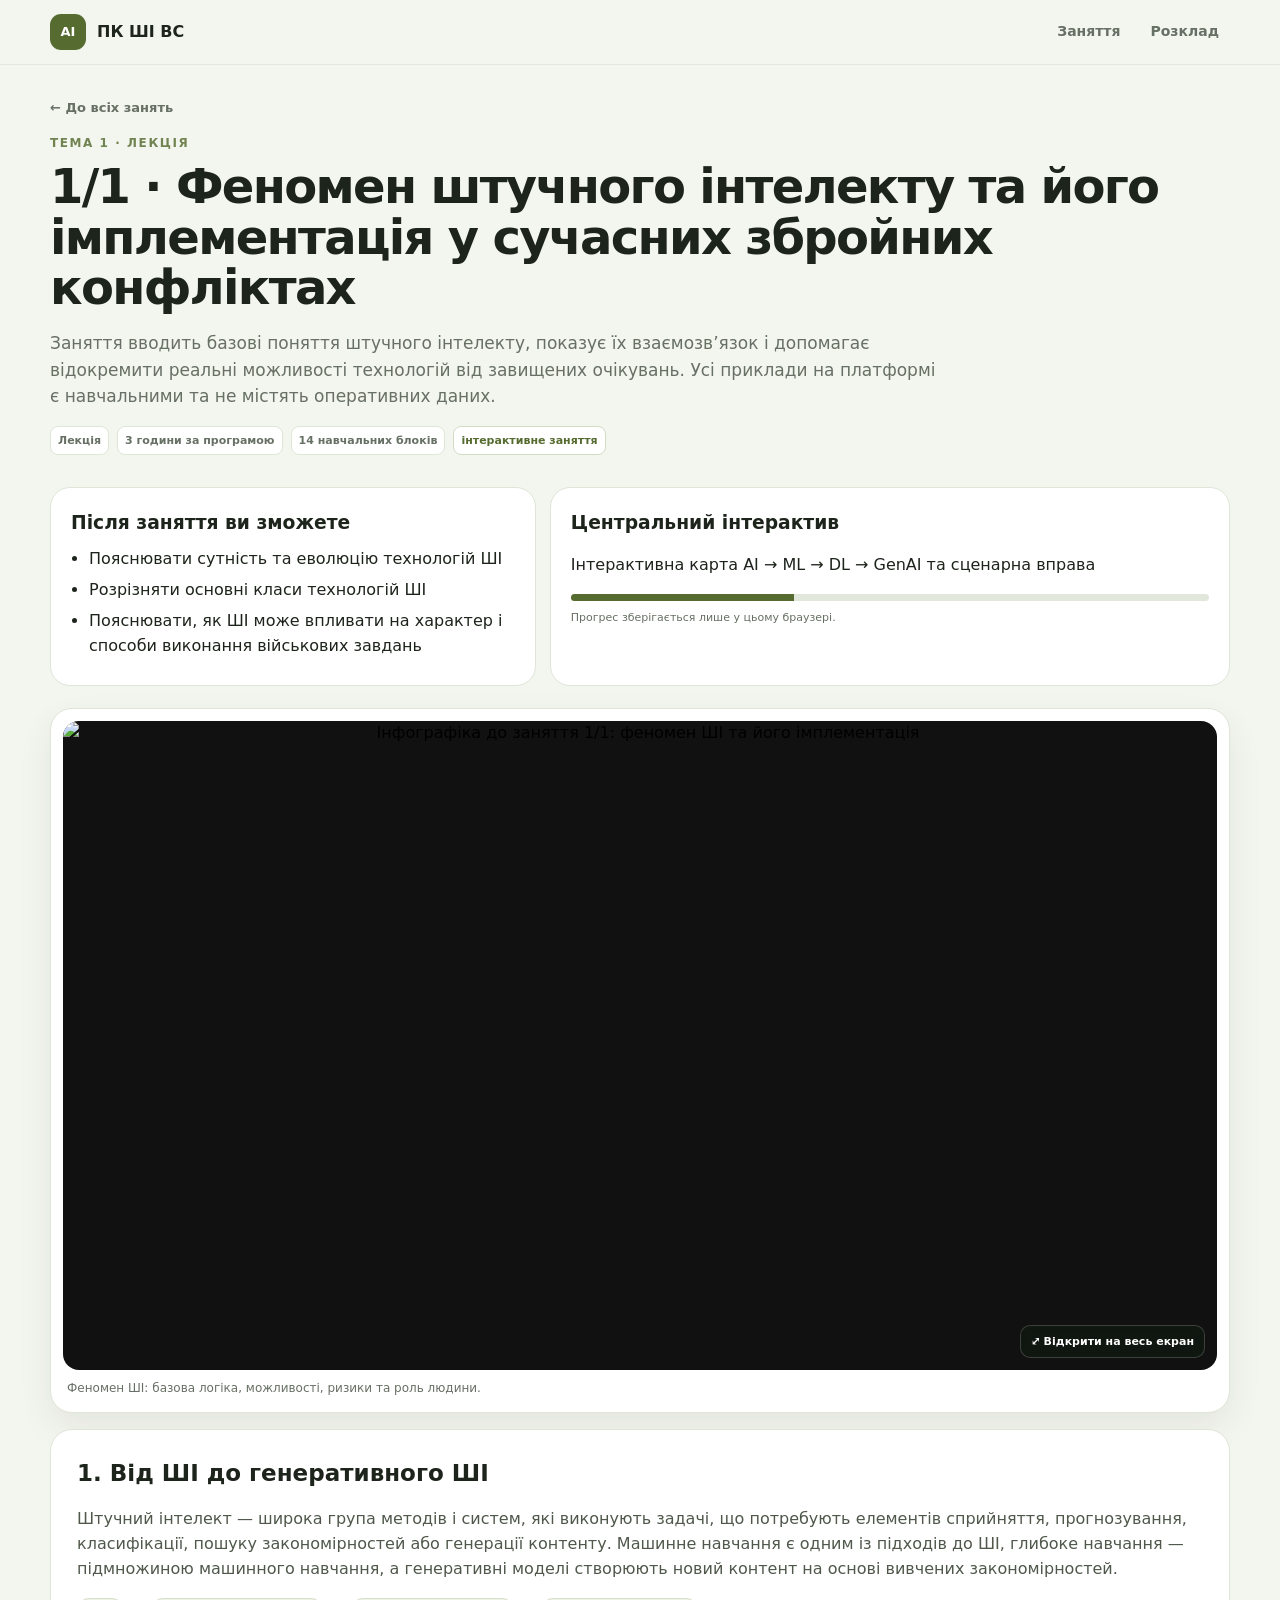
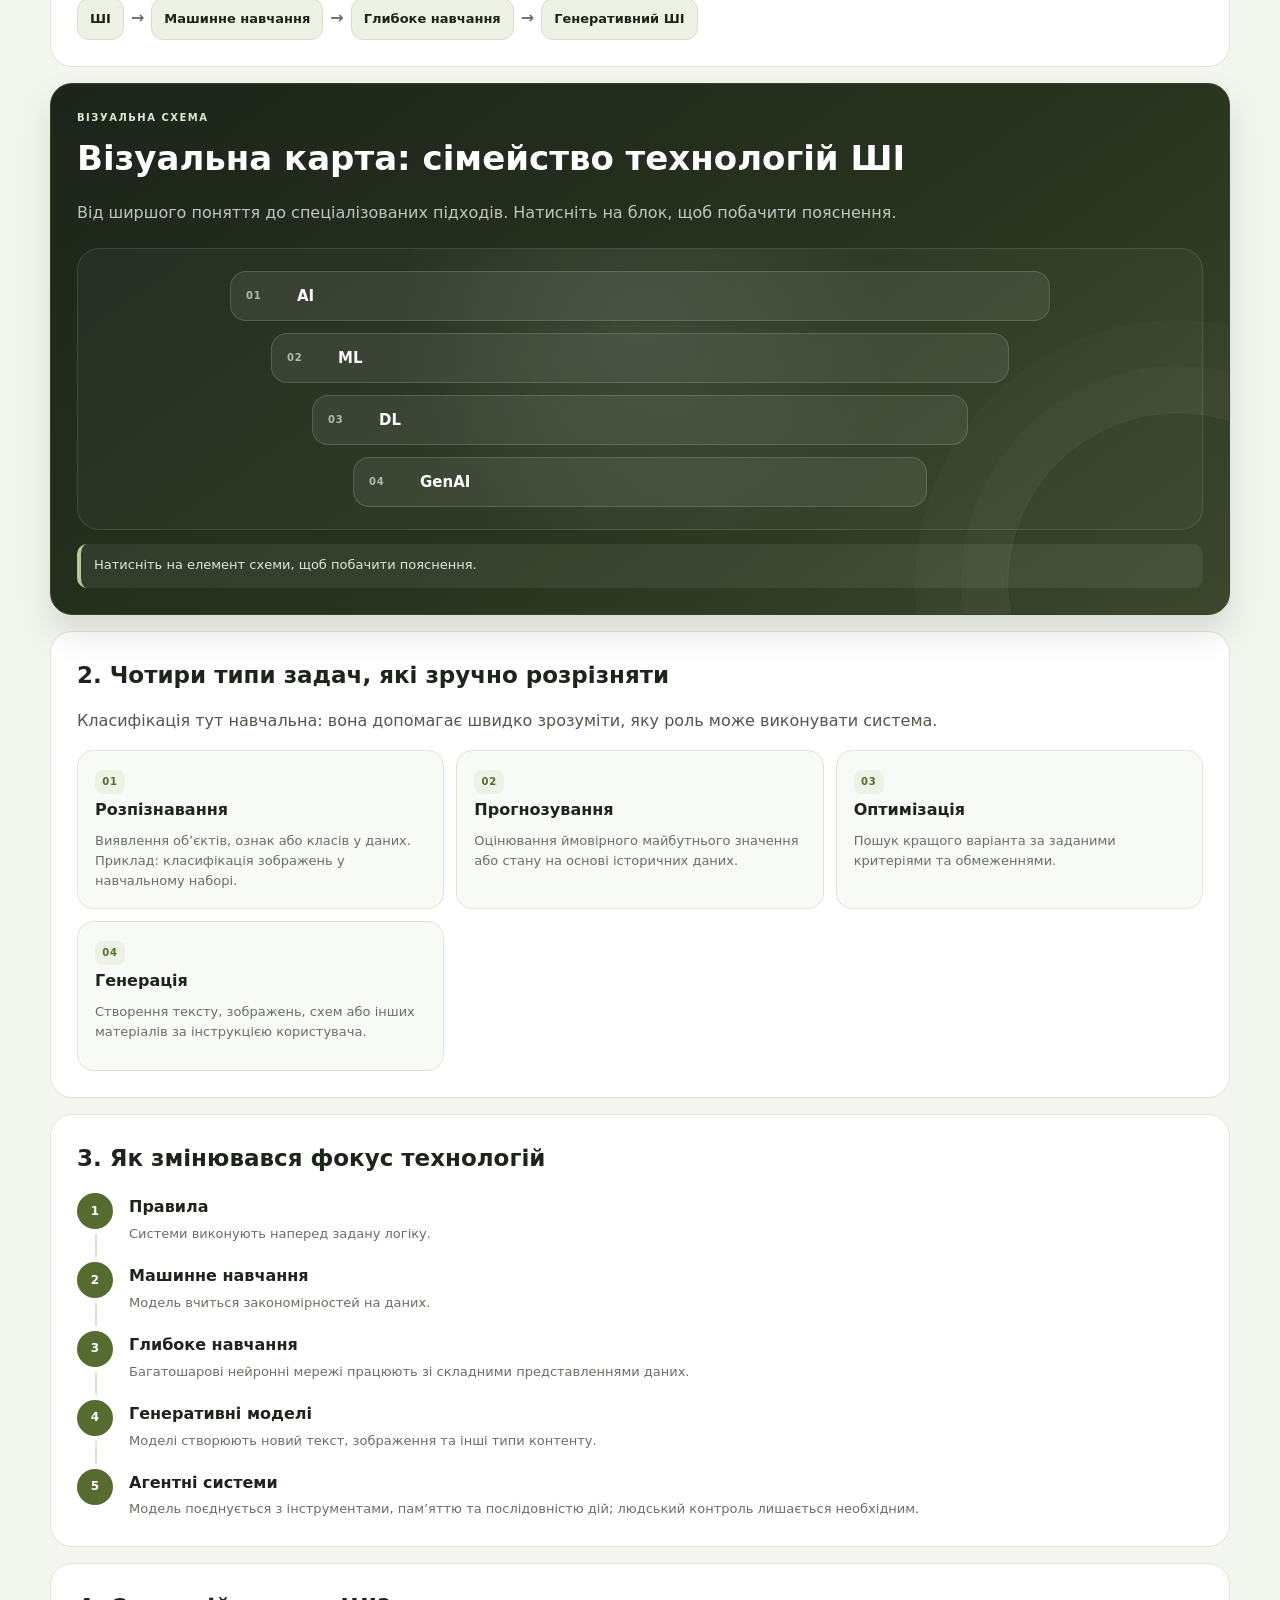
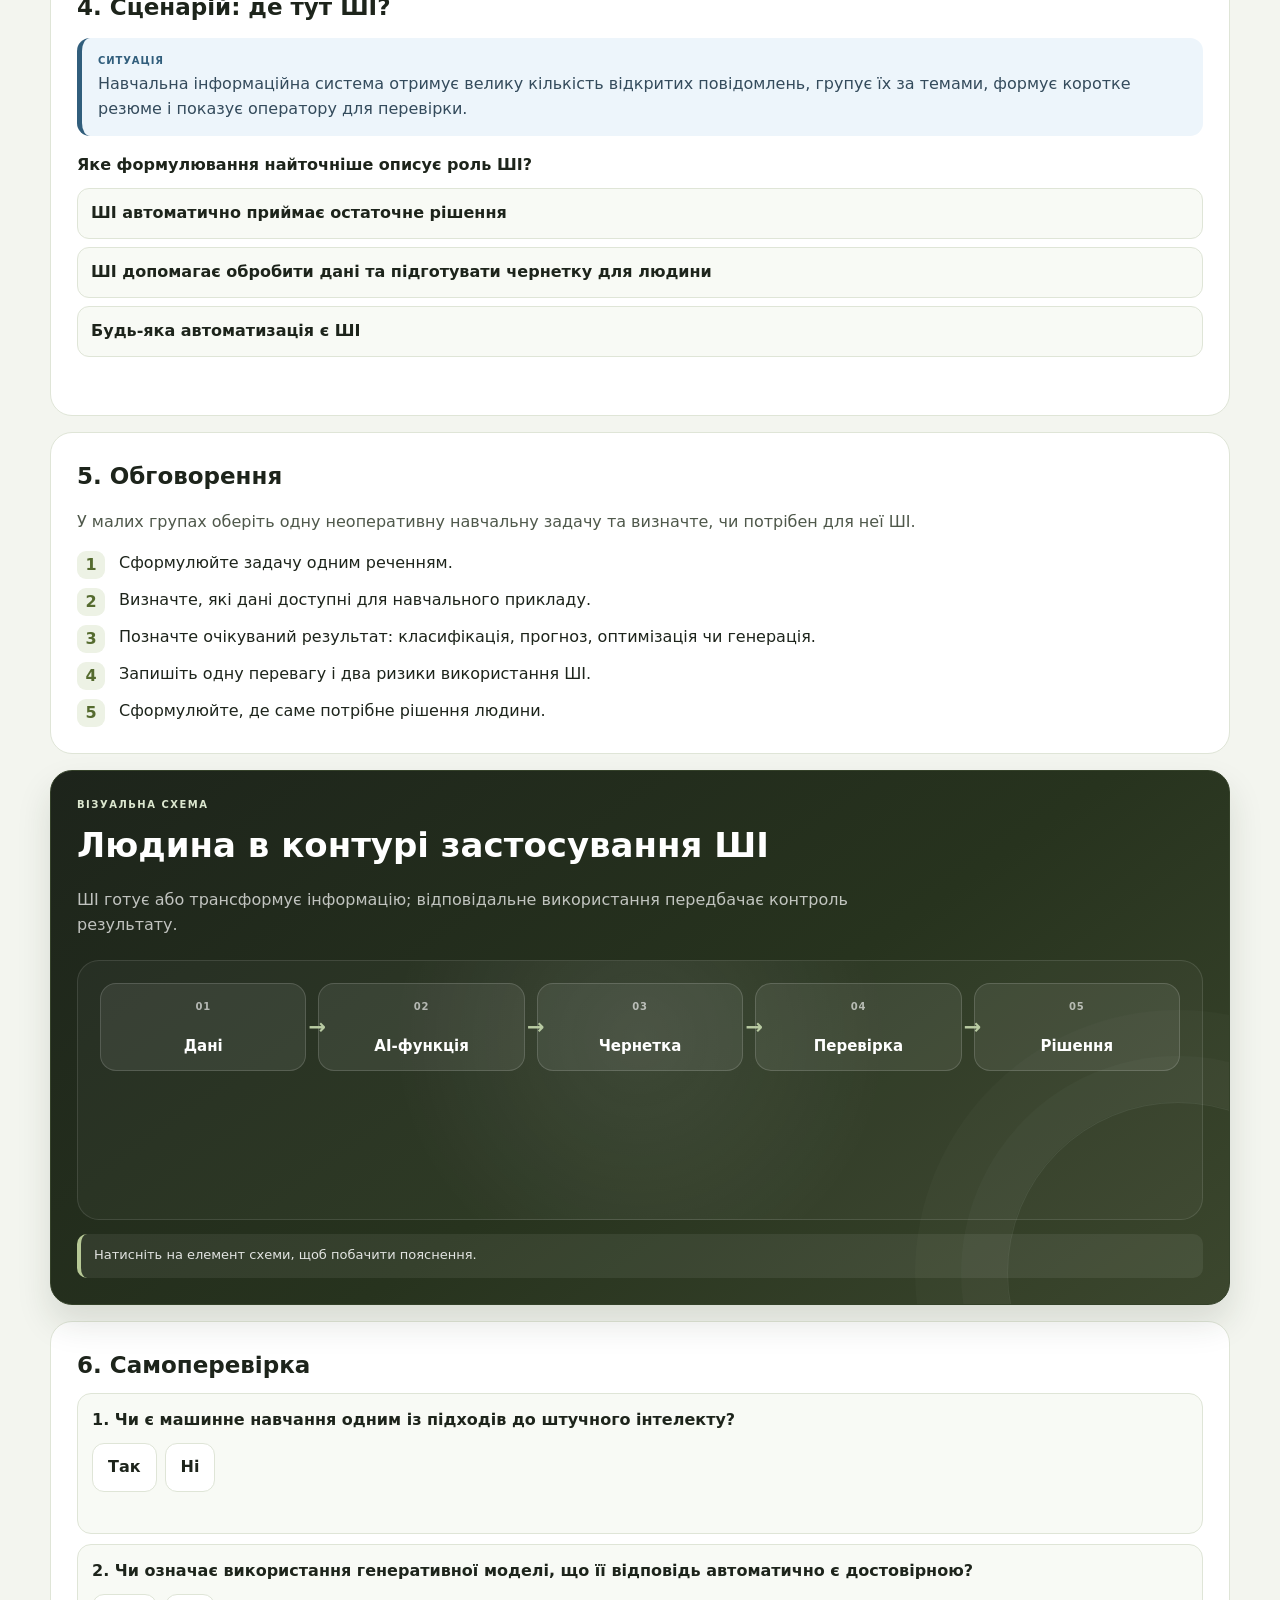
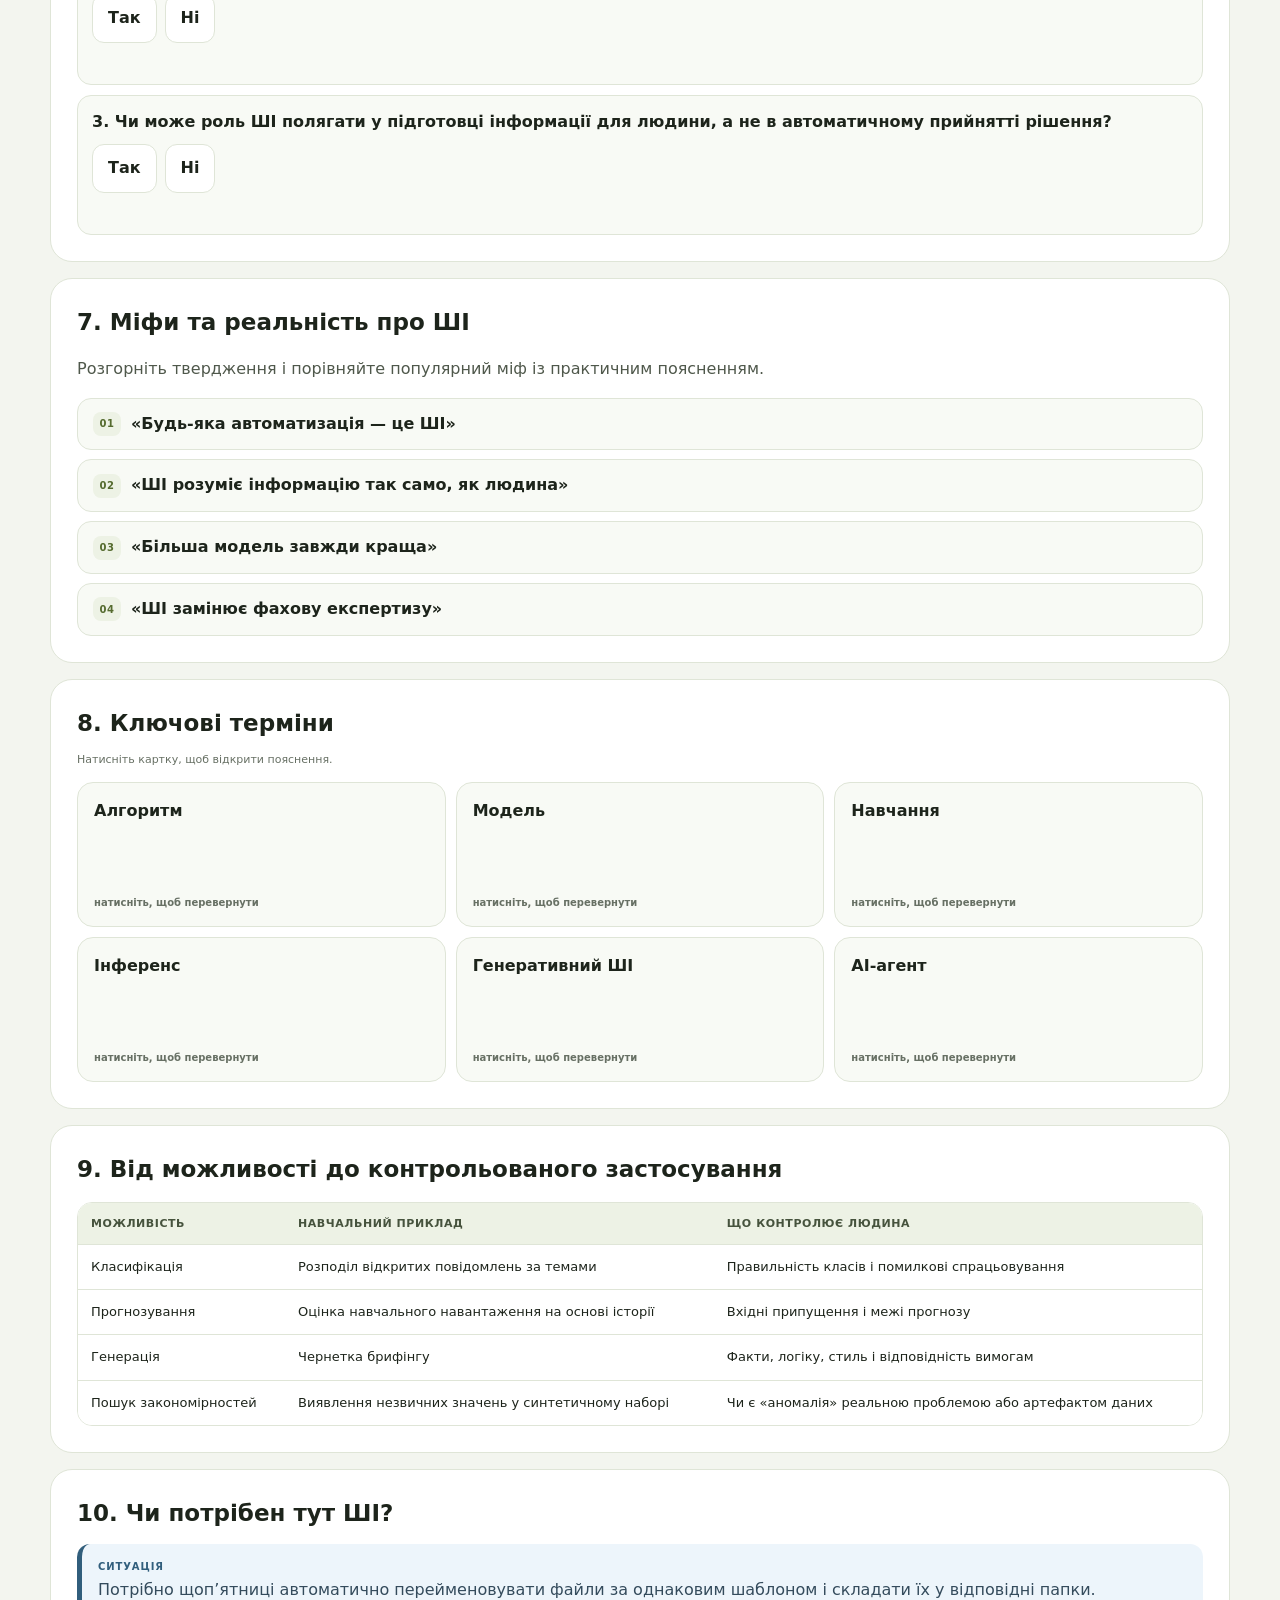
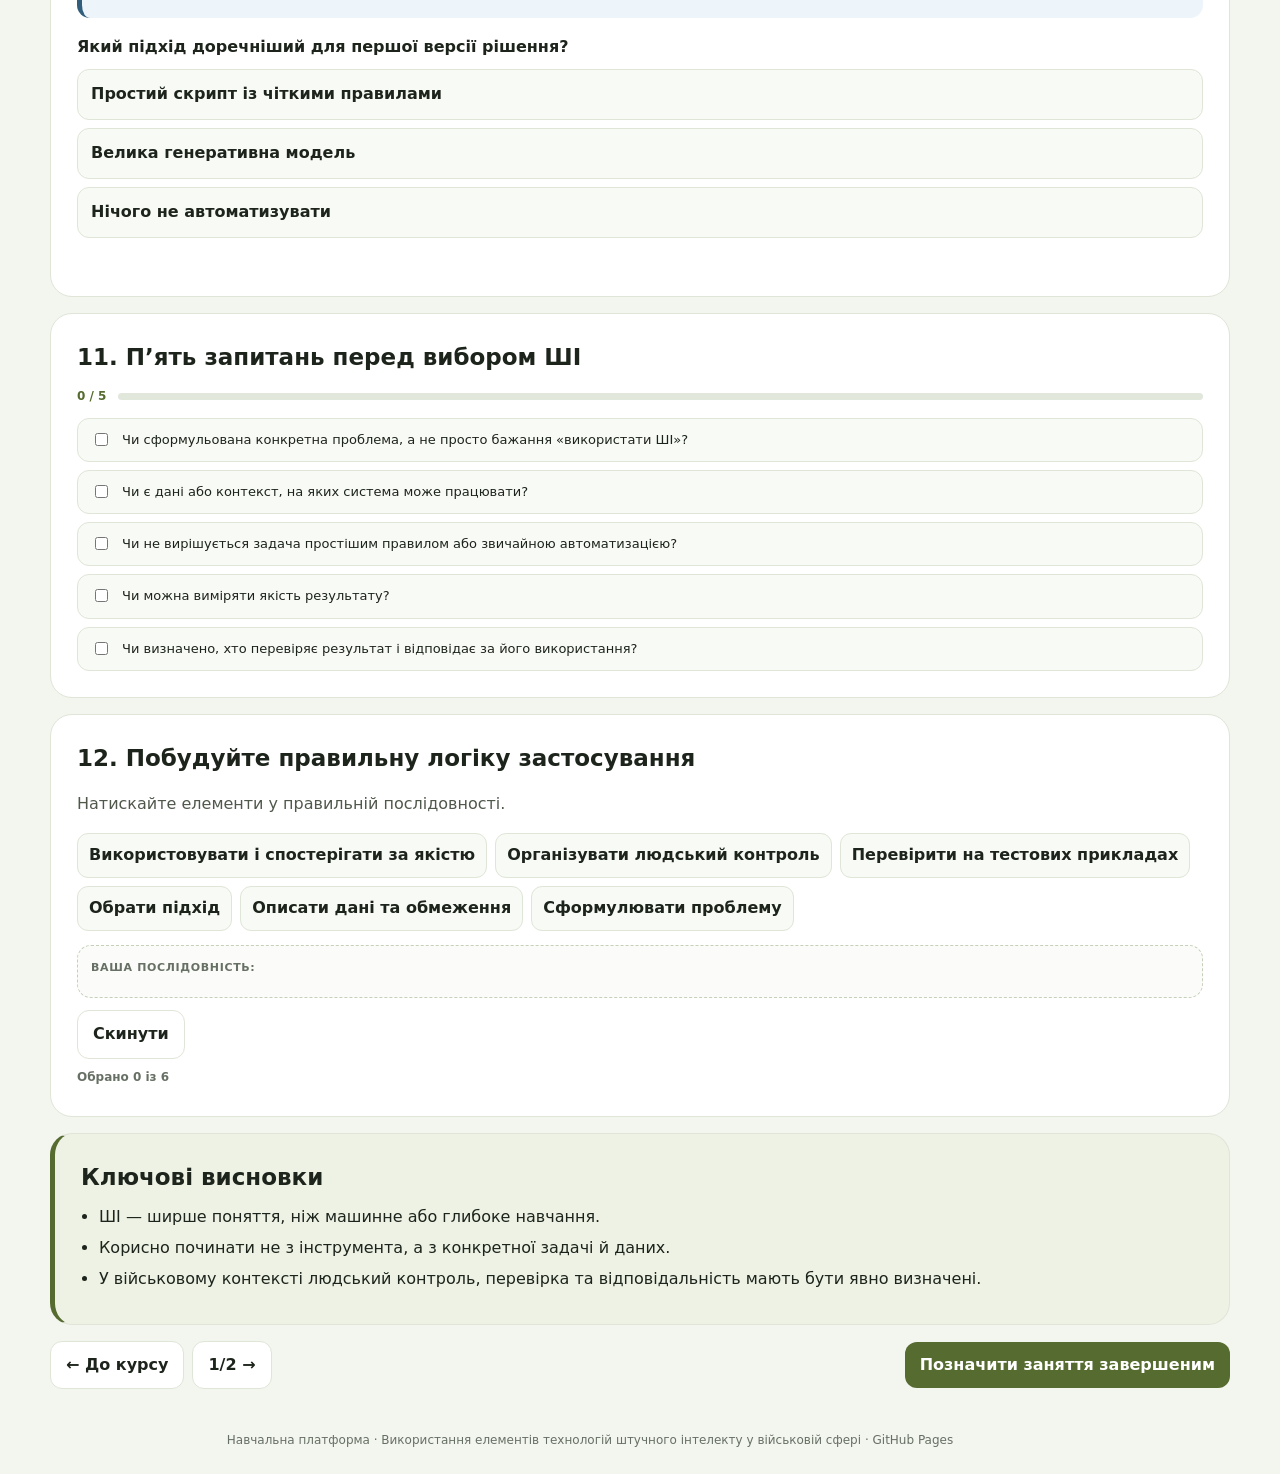
==== commit 08ffc7ee: "feat: load lesson infographic mapping" ====
--- a/lesson.html
+++ b/lesson.html
@@ -17,6 +17,7 @@
   <script src="data/lessons-topic1-extended.js"></script>
   <script src="data/lessons-topic2-extended.js"></script>
   <script src="data/lesson-visuals.js"></script>
+  <script src="data/lesson-images.js"></script>
   <script src="assets/js/app.js"></script>
 </body>
 </html>
--- a/assets/css/site.css
+++ b/assets/css/site.css
@@ -142,3 +142,16 @@
   .visual-block h2,.visual-node,.visual-detail{color:#111!important}.visual-subtitle{color:#444!important}
   .visual-node{background:#fff!important;border-color:#aaa!important}.visual-center{background:#eee;color:#111}.visual-detail{background:#f5f5f5}
 }
+
+
+/* Generated lesson infographics */
+.lesson-infographic{margin:0;background:var(--surface);border:1px solid var(--line);border-radius:22px;padding:12px;box-shadow:var(--shadow);overflow:hidden}
+.infographic-open{position:relative;display:block;width:100%;padding:0;border:0;background:#111;border-radius:16px;overflow:hidden;cursor:zoom-in}
+.infographic-open img{display:block;width:100%;height:auto;aspect-ratio:1672/941;object-fit:cover}
+.infographic-zoom{position:absolute;right:12px;bottom:12px;background:rgba(17,24,16,.82);color:#fff;border:1px solid rgba(255,255,255,.18);border-radius:10px;padding:7px 10px;font-size:11px;font-weight:850;backdrop-filter:blur(5px)}
+.lesson-infographic figcaption{padding:9px 4px 2px;color:var(--muted);font-size:12px}
+.infographic-lightbox{position:fixed;z-index:1000;inset:0;background:rgba(8,11,7,.96);display:flex;align-items:center;justify-content:center;padding:22px;cursor:zoom-out}
+.infographic-lightbox img{max-width:96vw;max-height:94vh;width:auto;height:auto;object-fit:contain;box-shadow:0 24px 80px rgba(0,0,0,.45)}
+.infographic-close{position:fixed;z-index:1001;right:18px;top:16px;width:44px;height:44px;border-radius:50%;border:1px solid rgba(255,255,255,.24);background:rgba(255,255,255,.1);color:#fff;font-size:30px;line-height:1;cursor:pointer}
+@media(max-width:620px){.lesson-infographic{padding:7px;border-radius:16px}.infographic-open{border-radius:12px}.infographic-zoom{right:7px;bottom:7px;padding:6px 8px;font-size:10px}}
+@media print{.infographic-zoom{display:none!important}.lesson-infographic{break-inside:avoid;box-shadow:none}.infographic-open{background:#fff}.infographic-lightbox{display:none!important}}
